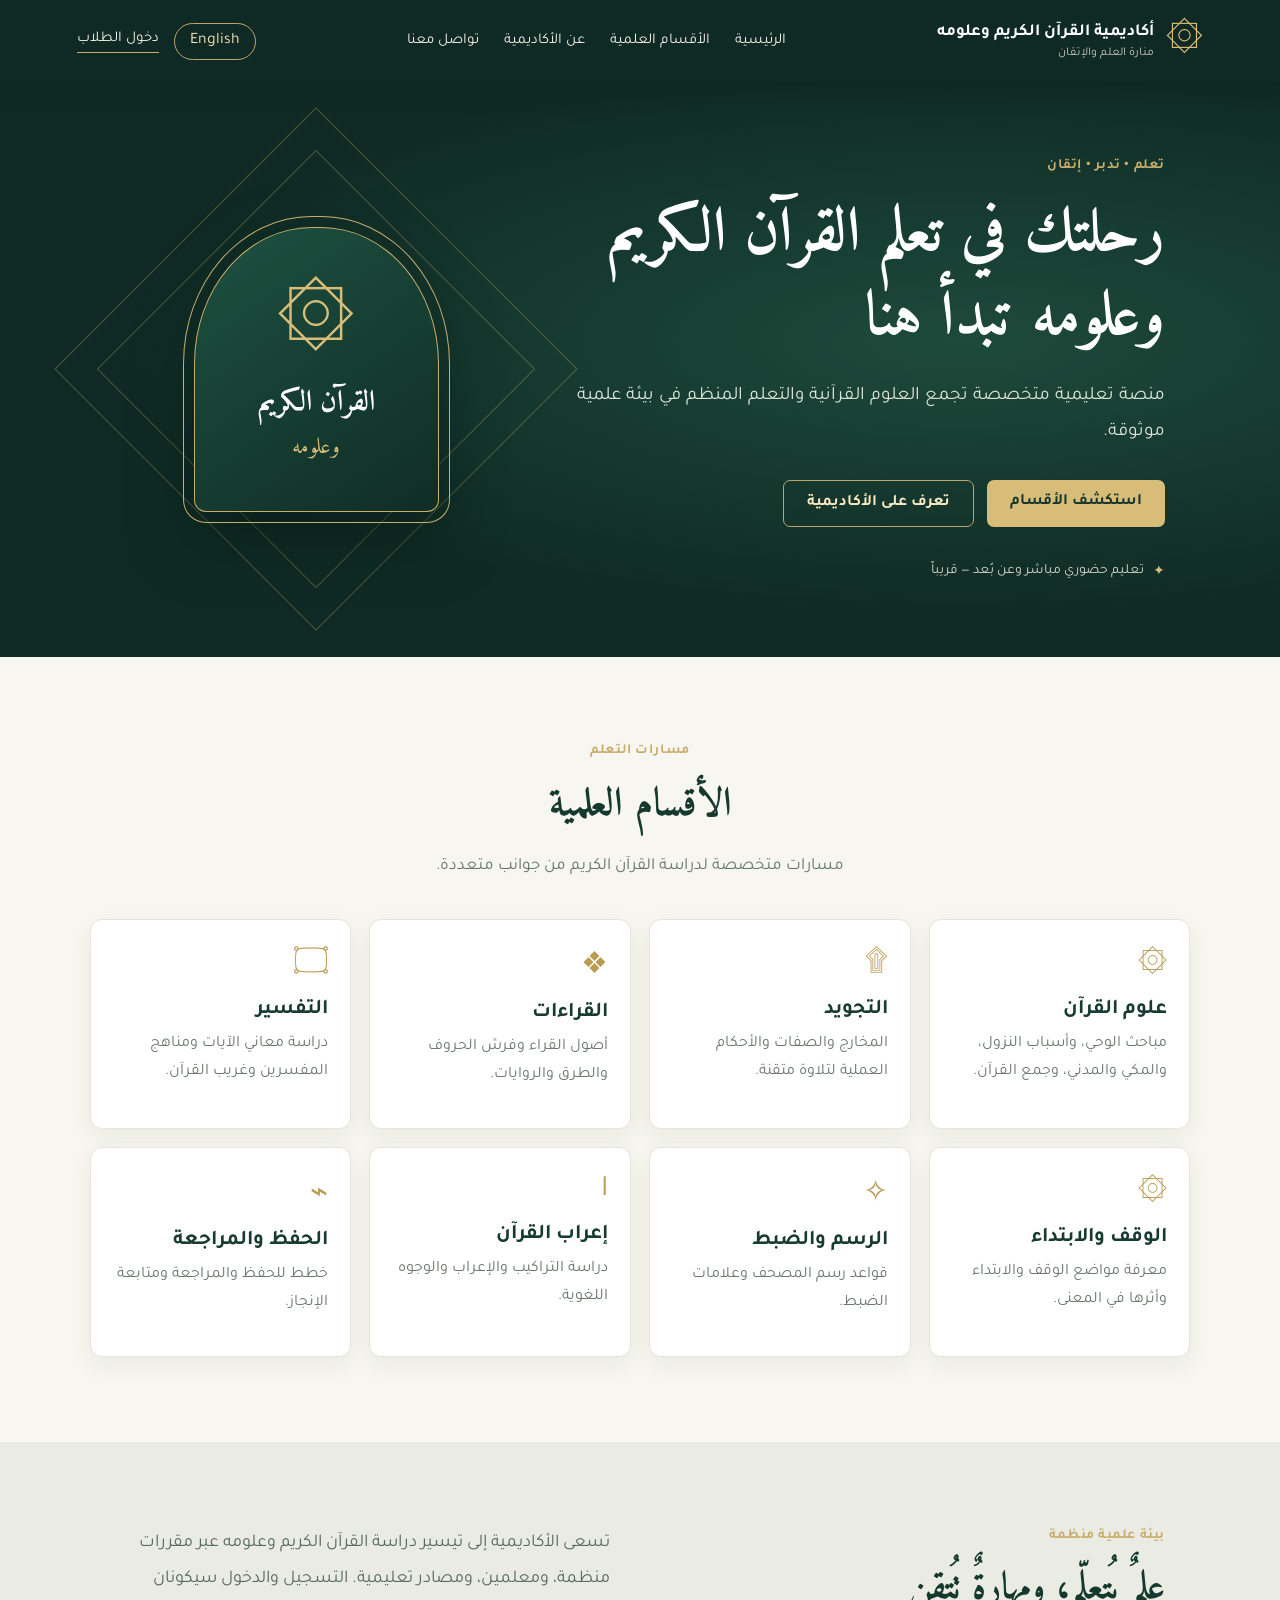
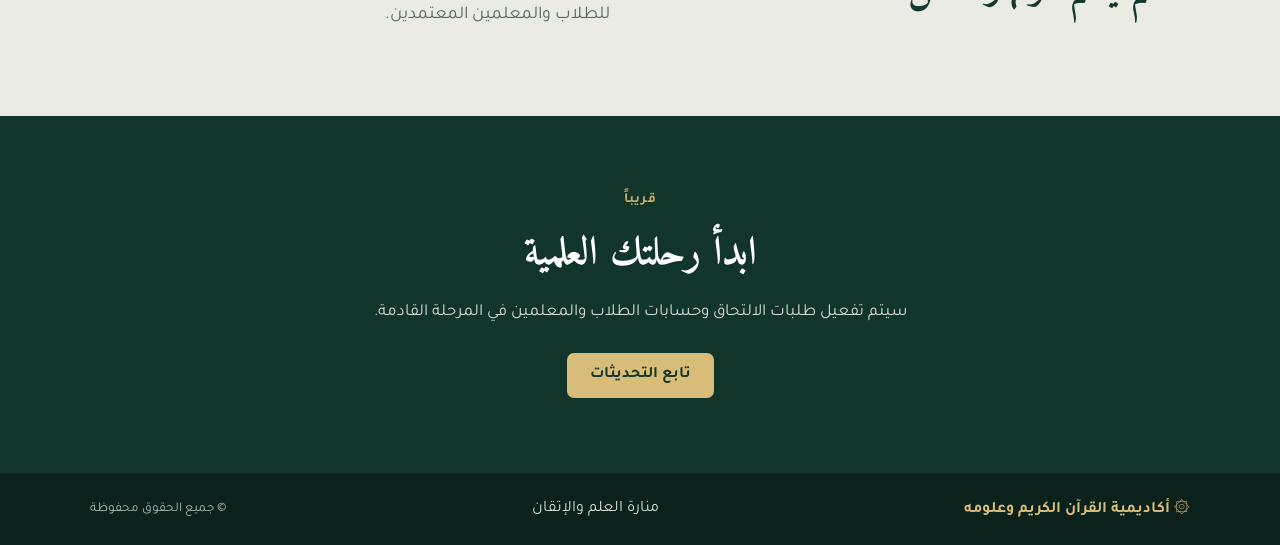
==== index.html @ cd159b84 "Add files via upload" ====
<!doctype html>
<html lang="ar" dir="rtl">
<head>
  <meta charset="utf-8">
  <meta name="viewport" content="width=device-width, initial-scale=1">
  <meta name="theme-color" content="#0f2a24">
  <meta name="description" content="أكاديمية القرآن الكريم وعلومه - منصة تعليمية متخصصة">
  <title>أكاديمية القرآن الكريم وعلومه</title>
  <link rel="stylesheet" href="/style.css">
  <link rel="preconnect" href="https://fonts.googleapis.com">
  <link rel="preconnect" href="https://fonts.gstatic.com" crossorigin>
  <link href="https://fonts.googleapis.com/css2?family=Amiri:wght@400;700&family=Tajawal:wght@400;500;700;800&display=swap" rel="stylesheet">
  <script src="/app.js" defer></script>
</head>
<body>
  <header class="site-header">
    <a class="brand" href="#" aria-label="الصفحة الرئيسية">
      <span class="brand-mark">۞</span>
      <span><strong data-ar="أكاديمية القرآن الكريم وعلومه" data-en="Quran Sciences Academy">أكاديمية القرآن الكريم وعلومه</strong><small data-ar="منارة العلم والإتقان" data-en="A home for learning and excellence">منارة العلم والإتقان</small></span>
    </a>
    <nav class="main-nav" aria-label="Main navigation">
      <a href="#home" data-ar="الرئيسية" data-en="Home">الرئيسية</a>
      <a href="#departments" data-ar="الأقسام العلمية" data-en="Departments">الأقسام العلمية</a>
      <a href="#about" data-ar="عن الأكاديمية" data-en="About">عن الأكاديمية</a>
      <a href="#contact" data-ar="تواصل معنا" data-en="Contact">تواصل معنا</a>
    </nav>
    <div class="header-actions">
      <button class="language-button" id="languageToggle" type="button" aria-label="Switch language">English</button>
      <a class="login-link" href="#login" data-ar="دخول الطلاب" data-en="Student login">دخول الطلاب</a>
    </div>
  </header>

  <main>
    <section class="hero" id="home">
      <div class="hero-content">
        <span class="eyebrow" data-ar="تعلم • تدبر • إتقان" data-en="Learn • Reflect • Excel">تعلم • تدبر • إتقان</span>
        <h1 data-ar="رحلتك في تعلم القرآن الكريم وعلومه تبدأ هنا" data-en="Your journey into the Quran and its sciences starts here">رحلتك في تعلم القرآن الكريم وعلومه تبدأ هنا</h1>
        <p data-ar="منصة تعليمية متخصصة تجمع العلوم القرآنية والتعلم المنظم في بيئة علمية موثوقة." data-en="A dedicated learning platform bringing Quranic sciences and structured study together in one trusted academic environment.">منصة تعليمية متخصصة تجمع العلوم القرآنية والتعلم المنظم في بيئة علمية موثوقة.</p>
        <div class="hero-actions">
          <a class="button button-gold" href="#departments" data-ar="استكشف الأقسام" data-en="Explore departments">استكشف الأقسام</a>
          <a class="button button-outline" href="#about" data-ar="تعرف على الأكاديمية" data-en="Discover the academy">تعرف على الأكاديمية</a>
        </div>
        <div class="hero-note"><span>✦</span><span data-ar="تعليم حضوري مباشر وعن بُعد — قريباً" data-en="Live and online learning — coming soon">تعليم حضوري مباشر وعن بُعد — قريباً</span></div>
      </div>
      <div class="hero-art" aria-hidden="true">
        <div class="ornament ornament-one"></div><div class="ornament ornament-two"></div>
        <div class="book-emblem"><span>۞</span><strong data-ar="القرآن الكريم" data-en="The Holy Quran">القرآن الكريم</strong><small data-ar="وعلومه" data-en="and its sciences">وعلومه</small></div>
      </div>
    </section>

    <section class="section" id="departments">
      <div class="section-heading">
        <span class="eyebrow" data-ar="مسارات التعلم" data-en="Learning paths">مسارات التعلم</span>
        <h2 data-ar="الأقسام العلمية" data-en="Academic departments">الأقسام العلمية</h2>
        <p data-ar="مسارات متخصصة لدراسة القرآن الكريم من جوانب متعددة." data-en="Specialized paths to study the Quran from a range of scholarly perspectives.">مسارات متخصصة لدراسة القرآن الكريم من جوانب متعددة.</p>
      </div>
      <div class="department-grid">
        <article class="department-card"><span class="card-icon">۞</span><h3 data-ar="علوم القرآن" data-en="Quranic Sciences">علوم القرآن</h3><p data-ar="مباحث الوحي، وأسباب النزول، والمكي والمدني، وجمع القرآن." data-en="Revelation, occasions of revelation, Meccan and Medinan chapters, and compilation.">مباحث الوحي، وأسباب النزول، والمكي والمدني، وجمع القرآن.</p></article>
        <article class="department-card"><span class="card-icon">۩</span><h3 data-ar="التجويد" data-en="Tajwid">التجويد</h3><p data-ar="المخارج والصفات والأحكام العملية لتلاوة متقنة." data-en="Articulation points, characteristics, and practical rules for accurate recitation.">المخارج والصفات والأحكام العملية لتلاوة متقنة.</p></article>
        <article class="department-card"><span class="card-icon">❖</span><h3 data-ar="القراءات" data-en="Qira'at">القراءات</h3><p data-ar="أصول القراء وفرش الحروف والطرق والروايات." data-en="Principles of the readers, verse variations, transmissions, and routes.">أصول القراء وفرش الحروف والطرق والروايات.</p></article>
        <article class="department-card"><span class="card-icon">۝</span><h3 data-ar="التفسير" data-en="Tafsir">التفسير</h3><p data-ar="دراسة معاني الآيات ومناهج المفسرين وغريب القرآن." data-en="The meanings of verses, methods of exegetes, and rare Quranic vocabulary.">دراسة معاني الآيات ومناهج المفسرين وغريب القرآن.</p></article>
        <article class="department-card"><span class="card-icon">۞</span><h3 data-ar="الوقف والابتداء" data-en="Waqf and Ibtida">الوقف والابتداء</h3><p data-ar="معرفة مواضع الوقف والابتداء وأثرها في المعنى." data-en="Where to pause and resume, and how this affects meaning.">معرفة مواضع الوقف والابتداء وأثرها في المعنى.</p></article>
        <article class="department-card"><span class="card-icon">✧</span><h3 data-ar="الرسم والضبط" data-en="Rasm and Dabt">الرسم والضبط</h3><p data-ar="قواعد رسم المصحف وعلامات الضبط." data-en="The orthography of the Mushaf and its notation system.">قواعد رسم المصحف وعلامات الضبط.</p></article>
        <article class="department-card"><span class="card-icon">ا</span><h3 data-ar="إعراب القرآن" data-en="Quranic Grammar">إعراب القرآن</h3><p data-ar="دراسة التراكيب والإعراب والوجوه اللغوية." data-en="Syntax, grammatical analysis, and linguistic interpretations.">دراسة التراكيب والإعراب والوجوه اللغوية.</p></article>
        <article class="department-card"><span class="card-icon">⌁</span><h3 data-ar="الحفظ والمراجعة" data-en="Memorization">الحفظ والمراجعة</h3><p data-ar="خطط للحفظ والمراجعة ومتابعة الإنجاز." data-en="Structured memorization plans, revision, and progress tracking.">خطط للحفظ والمراجعة ومتابعة الإنجاز.</p></article>
      </div>
    </section>

    <section class="about-section" id="about">
      <div><span class="eyebrow" data-ar="بيئة علمية منظمة" data-en="A structured learning environment">بيئة علمية منظمة</span><h2 data-ar="علمٌ يُتعلّم، ومهارةٌ تُتقن" data-en="Knowledge to learn. Skills to master.">علمٌ يُتعلّم، ومهارةٌ تُتقن</h2></div>
      <p data-ar="تسعى الأكاديمية إلى تيسير دراسة القرآن الكريم وعلومه عبر مقررات منظمة، ومعلمين، ومصادر تعليمية. التسجيل والدخول سيكونان للطلاب والمعلمين المعتمدين." data-en="The academy aims to make the study of the Quran and its sciences accessible through structured courses, teachers, and learning resources. Registration and access will be available to approved students and teachers.">تسعى الأكاديمية إلى تيسير دراسة القرآن الكريم وعلومه عبر مقررات منظمة، ومعلمين، ومصادر تعليمية. التسجيل والدخول سيكونان للطلاب والمعلمين المعتمدين.</p>
    </section>

    <section class="cta-section" id="login"><span class="eyebrow" data-ar="قريباً" data-en="Coming soon">قريباً</span><h2 data-ar="ابدأ رحلتك العلمية" data-en="Begin your learning journey">ابدأ رحلتك العلمية</h2><p data-ar="سيتم تفعيل طلبات الالتحاق وحسابات الطلاب والمعلمين في المرحلة القادمة." data-en="Applications and student and teacher accounts will be introduced in the next stage.">سيتم تفعيل طلبات الالتحاق وحسابات الطلاب والمعلمين في المرحلة القادمة.</p><a class="button button-gold" href="#contact" data-ar="تابع التحديثات" data-en="Follow updates">تابع التحديثات</a></section>
  </main>
  <footer id="contact"><span>۞ <strong data-ar="أكاديمية القرآن الكريم وعلومه" data-en="Quran Sciences Academy">أكاديمية القرآن الكريم وعلومه</strong></span><span data-ar="منارة العلم والإتقان" data-en="A home for learning and excellence">منارة العلم والإتقان</span><small>© <span id="year"></span> <span data-ar="جميع الحقوق محفوظة" data-en="All rights reserved">جميع الحقوق محفوظة</span></small></footer>
</body>
</html>
---- style.css ----
*{box-sizing:border-box}html{scroll-behavior:smooth}body{margin:0;background:#f7f6f0;color:#19362e;font-family:"Tajawal",Arial,sans-serif}.site-header{height:auto;min-height:82px;padding:15px 6%;display:flex;align-items:center;justify-content:space-between;gap:24px;background:#0f2a24;color:#fff;position:sticky;top:0;z-index:5;box-shadow:0 5px 25px #061a1530}.brand{display:flex;align-items:center;gap:12px;color:#fff;text-decoration:none}.brand-mark{font-size:38px;color:#d8bd78}.brand strong,.brand small{display:block}.brand strong{font-size:17px}.brand small{font-size:12px;color:#c9c8b9;margin-top:3px}.main-nav{display:flex;gap:25px}.main-nav a,.login-link{color:#f4f0e4;text-decoration:none;font-size:15px}.main-nav a:hover,.login-link:hover{color:#e0c77f}.header-actions{display:flex;align-items:center;gap:15px}.language-button{background:transparent;border:1px solid #bda66c;color:#f5e8c0;border-radius:22px;padding:8px 15px;font:inherit;cursor:pointer}.login-link{border-bottom:1px solid #c9ae6c;padding-bottom:4px}.hero{min-height:570px;padding:75px 9%;display:grid;grid-template-columns:1.2fr .8fr;align-items:center;gap:45px;background:radial-gradient(ellipse at 75% 45%,#1d4a3b 0,#0f2a24 62%);color:#fff;overflow:hidden}.hero-content{max-width:650px}.eyebrow{color:#c8ad6d;font-weight:700;letter-spacing:.04em;font-size:14px}.hero h1{font-family:"Amiri",serif;font-size:clamp(38px,5vw,62px);line-height:1.35;margin:17px 0;color:#fff}.hero p{font-size:19px;line-height:1.9;color:#d9e1d9;max-width:590px}.hero-actions{display:flex;gap:13px;flex-wrap:wrap;margin-top:28px}.button{display:inline-block;text-decoration:none;border-radius:7px;padding:13px 23px;font-weight:700}.button-gold{background:#d8bd78;color:#18362d}.button-outline{border:1px solid #bca56c;color:#f6e9c4}.hero-note{display:flex;align-items:center;gap:9px;color:#d6d7c9;margin-top:35px;font-size:14px}.hero-note span:first-child{color:#d8bd78}.hero-art{height:360px;display:grid;place-items:center;position:relative}.book-emblem{width:245px;height:285px;border:1px solid #c8ad6d;border-radius:48% 48% 12px 12px;display:flex;flex-direction:column;align-items:center;justify-content:center;outline:1px solid #c8ad6d;outline-offset:10px;background:linear-gradient(145deg,#1d5140,#102d26);box-shadow:0 25px 60px #06171180;z-index:1}.book-emblem span{font-size:80px;color:#d8bd78}.book-emblem strong{font:700 29px "Amiri",serif;color:#fff}.book-emblem small{font:22px "Amiri",serif;color:#d8bd78}.ornament{position:absolute;border:1px solid #c8ad6d55;transform:rotate(45deg)}.ornament-one{width:310px;height:310px}.ornament-two{width:370px;height:370px}.section{padding:85px 7%}.section-heading{text-align:center;margin-bottom:42px}.section-heading h2,.about-section h2,.cta-section h2{font:700 40px "Amiri",serif;margin:9px 0;color:#15392e}.section-heading p{color:#65766d;font-size:17px}.department-grid{display:grid;grid-template-columns:repeat(4,1fr);gap:18px}.department-card{background:#fff;border:1px solid #e9e4d6;border-radius:12px;padding:25px 22px;min-height:210px;box-shadow:0 8px 24px #183b3010;transition:transform .2s,border-color .2s}.department-card:hover{transform:translateY(-4px);border-color:#cbb477}.card-icon{font-size:30px;color:#b99b53}.department-card h3{font-size:21px;margin:13px 0 8px;color:#173b30}.department-card p{margin:0;color:#6b776f;line-height:1.8}.about-section{background:#eaece3;padding:65px 9%;display:grid;grid-template-columns:1fr 1fr;gap:60px;align-items:center}.about-section h2{font-size:38px}.about-section p{font-size:18px;line-height:2;color:#586b60}.cta-section{text-align:center;padding:75px 20px;background:#12352b;color:#fff}.cta-section h2{color:#fff}.cta-section p{color:#d3ddd5;font-size:17px;line-height:1.8;margin:0 auto 25px;max-width:650px}footer{background:#0b211c;color:#d9e0d9;padding:25px 7%;display:flex;justify-content:space-between;align-items:center;gap:15px;flex-wrap:wrap}footer>span:first-child{color:#d8bd78}footer small{color:#aebbb2}body[dir="ltr"] .hero-content,body[dir="ltr"] .about-section{text-align:left}body[dir="ltr"] .hero-note{justify-content:flex-start}@media(max-width:900px){.main-nav{gap:12px}.department-grid{grid-template-columns:repeat(2,1fr)}.hero{padding:60px 6%;grid-template-columns:1fr  .7fr}.hero-art{transform:scale(.8)}}@media(max-width:650px){.site-header{padding:12px 5%;flex-wrap:wrap}.brand{flex:1}.main-nav{order:3;width:100%;overflow:auto;justify-content:flex-start;padding:8px 0 3px;gap:20px}.main-nav a{white-space:nowrap;font-size:14px}.header-actions{gap:10px}.hero{display:block;padding:55px 7%;min-height:0}.hero h1{font-size:42px}.hero p{font-size:17px}.hero-art{height:270px;margin-top:35px;transform:scale(.8)}.section{padding:60px 5%}.department-grid{grid-template-columns:1fr}.department-card{min-height:0}.about-section{grid-template-columns:1fr;gap:10px;padding:50px 7%}.about-section h2,.section-heading h2,.cta-section h2{font-size:33px}footer{justify-content:center;text-align:center;flex-direction:column}}
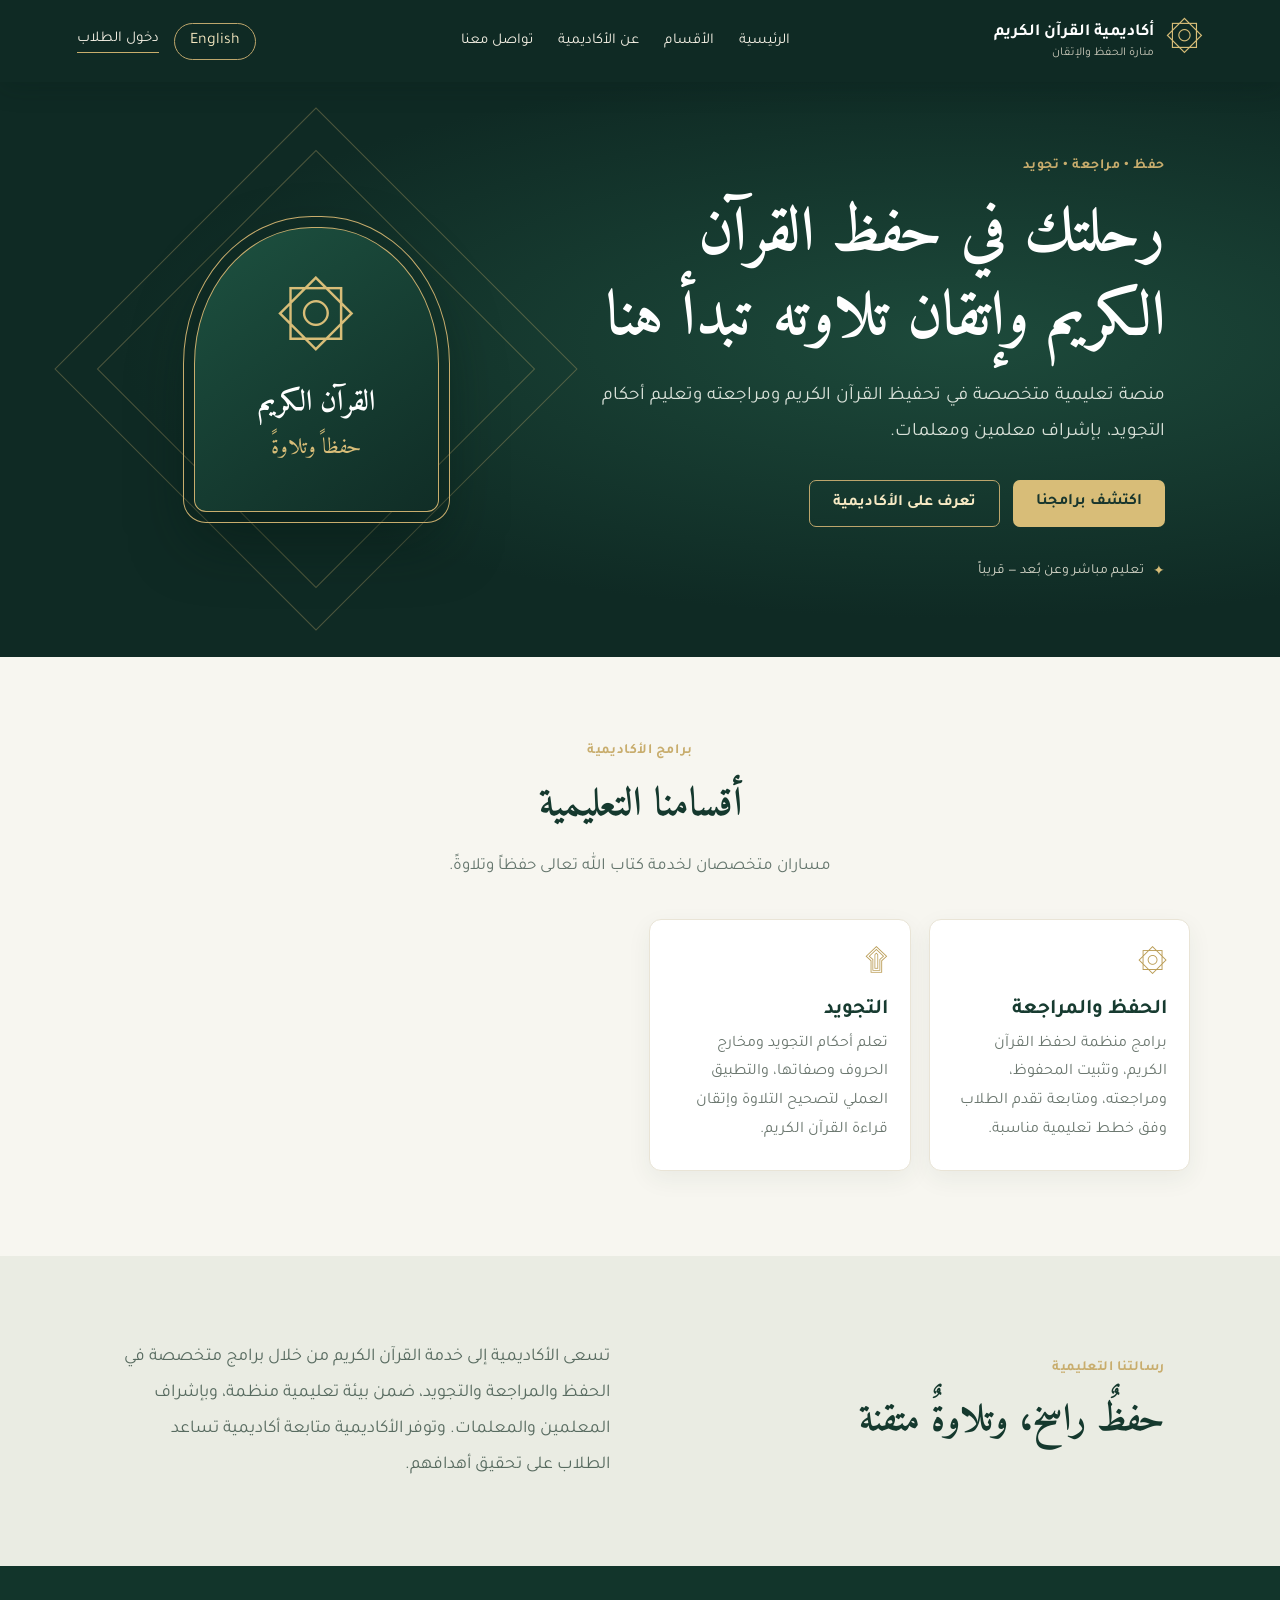
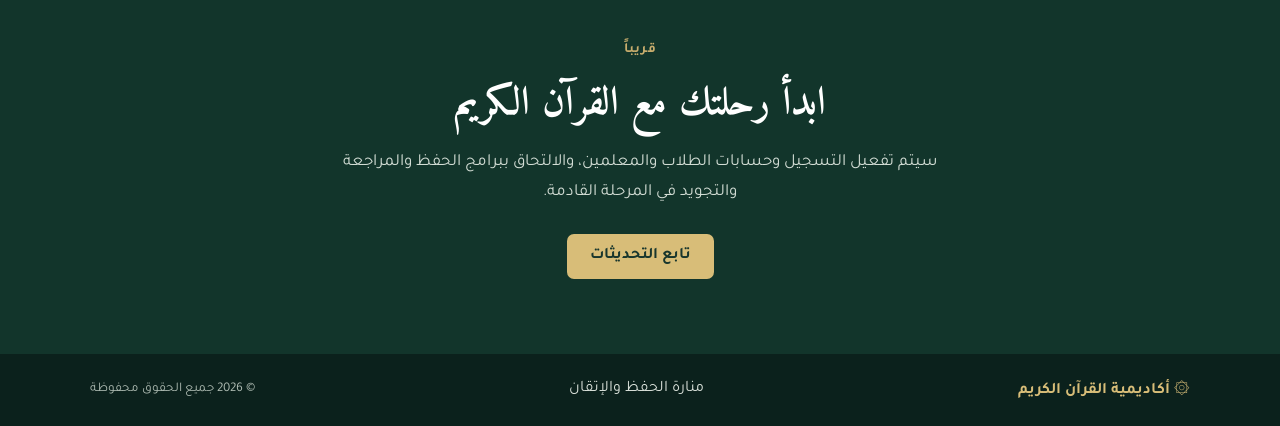
==== commit ad380d93: "index.html" ====
--- a/index.html
+++ b/index.html
@@ -1,29 +1,39 @@
+
 <!doctype html>
 <html lang="ar" dir="rtl">
 <head>
   <meta charset="utf-8">
   <meta name="viewport" content="width=device-width, initial-scale=1">
   <meta name="theme-color" content="#0f2a24">
-  <meta name="description" content="أكاديمية القرآن الكريم وعلومه - منصة تعليمية متخصصة">
-  <title>أكاديمية القرآن الكريم وعلومه</title>
+  <meta name="description" content="أكاديمية متخصصة في حفظ القرآن الكريم ومراجعته وتعليم التجويد">
+  <title>أكاديمية القرآن الكريم | الحفظ والتجويد</title>
+
   <link rel="stylesheet" href="/style.css">
   <link rel="preconnect" href="https://fonts.googleapis.com">
   <link rel="preconnect" href="https://fonts.gstatic.com" crossorigin>
   <link href="https://fonts.googleapis.com/css2?family=Amiri:wght@400;700&family=Tajawal:wght@400;500;700;800&display=swap" rel="stylesheet">
+
   <script src="/app.js" defer></script>
 </head>
+
 <body>
+
   <header class="site-header">
-    <a class="brand" href="#" aria-label="الصفحة الرئيسية">
+    <a class="brand" href="#home" aria-label="الصفحة الرئيسية">
       <span class="brand-mark">۞</span>
-      <span><strong data-ar="أكاديمية القرآن الكريم وعلومه" data-en="Quran Sciences Academy">أكاديمية القرآن الكريم وعلومه</strong><small data-ar="منارة العلم والإتقان" data-en="A home for learning and excellence">منارة العلم والإتقان</small></span>
+      <span>
+        <strong data-ar="أكاديمية القرآن الكريم" data-en="Quran Academy">أكاديمية القرآن الكريم</strong>
+        <small data-ar="منارة الحفظ والإتقان" data-en="A home for memorization and excellence">منارة الحفظ والإتقان</small>
+      </span>
     </a>
+
     <nav class="main-nav" aria-label="Main navigation">
       <a href="#home" data-ar="الرئيسية" data-en="Home">الرئيسية</a>
-      <a href="#departments" data-ar="الأقسام العلمية" data-en="Departments">الأقسام العلمية</a>
+      <a href="#departments" data-ar="الأقسام" data-en="Departments">الأقسام</a>
       <a href="#about" data-ar="عن الأكاديمية" data-en="About">عن الأكاديمية</a>
       <a href="#contact" data-ar="تواصل معنا" data-en="Contact">تواصل معنا</a>
     </nav>
+
     <div class="header-actions">
       <button class="language-button" id="languageToggle" type="button" aria-label="Switch language">English</button>
       <a class="login-link" href="#login" data-ar="دخول الطلاب" data-en="Student login">دخول الطلاب</a>
@@ -31,48 +41,178 @@
   </header>
 
   <main>
+
     <section class="hero" id="home">
       <div class="hero-content">
-        <span class="eyebrow" data-ar="تعلم • تدبر • إتقان" data-en="Learn • Reflect • Excel">تعلم • تدبر • إتقان</span>
-        <h1 data-ar="رحلتك في تعلم القرآن الكريم وعلومه تبدأ هنا" data-en="Your journey into the Quran and its sciences starts here">رحلتك في تعلم القرآن الكريم وعلومه تبدأ هنا</h1>
-        <p data-ar="منصة تعليمية متخصصة تجمع العلوم القرآنية والتعلم المنظم في بيئة علمية موثوقة." data-en="A dedicated learning platform bringing Quranic sciences and structured study together in one trusted academic environment.">منصة تعليمية متخصصة تجمع العلوم القرآنية والتعلم المنظم في بيئة علمية موثوقة.</p>
+
+        <span class="eyebrow" data-ar="حفظ • مراجعة • تجويد" data-en="Memorize • Revise • Recite">
+          حفظ • مراجعة • تجويد
+        </span>
+
+        <h1
+          data-ar="رحلتك في حفظ القرآن الكريم وإتقان تلاوته تبدأ هنا"
+          data-en="Your journey to memorizing the Holy Quran and mastering its recitation starts here">
+          رحلتك في حفظ القرآن الكريم وإتقان تلاوته تبدأ هنا
+        </h1>
+
+        <p
+          data-ar="منصة تعليمية متخصصة في تحفيظ القرآن الكريم ومراجعته وتعليم أحكام التجويد، بإشراف معلمين ومعلمات."
+          data-en="A dedicated educational platform for Quran memorization, revision and Tajweed, guided by qualified teachers.">
+          منصة تعليمية متخصصة في تحفيظ القرآن الكريم ومراجعته وتعليم أحكام التجويد، بإشراف معلمين ومعلمات.
+        </p>
+
         <div class="hero-actions">
-          <a class="button button-gold" href="#departments" data-ar="استكشف الأقسام" data-en="Explore departments">استكشف الأقسام</a>
-          <a class="button button-outline" href="#about" data-ar="تعرف على الأكاديمية" data-en="Discover the academy">تعرف على الأكاديمية</a>
+          <a class="button button-gold" href="#departments" data-ar="اكتشف برامجنا" data-en="Explore our programs">
+            اكتشف برامجنا
+          </a>
+
+          <a class="button button-outline" href="#about" data-ar="تعرف على الأكاديمية" data-en="Discover the academy">
+            تعرف على الأكاديمية
+          </a>
         </div>
-        <div class="hero-note"><span>✦</span><span data-ar="تعليم حضوري مباشر وعن بُعد — قريباً" data-en="Live and online learning — coming soon">تعليم حضوري مباشر وعن بُعد — قريباً</span></div>
-      </div>
+
+        <div class="hero-note">
+          <span>✦</span>
+          <span data-ar="تعليم مباشر وعن بُعد — قريباً" data-en="Live and online learning — coming soon">
+            تعليم مباشر وعن بُعد — قريباً
+          </span>
+        </div>
+
+      </div>
+
       <div class="hero-art" aria-hidden="true">
-        <div class="ornament ornament-one"></div><div class="ornament ornament-two"></div>
-        <div class="book-emblem"><span>۞</span><strong data-ar="القرآن الكريم" data-en="The Holy Quran">القرآن الكريم</strong><small data-ar="وعلومه" data-en="and its sciences">وعلومه</small></div>
-      </div>
-    </section>
+        <div class="ornament ornament-one"></div>
+        <div class="ornament ornament-two"></div>
+
+        <div class="book-emblem">
+          <span>۞</span>
+          <strong data-ar="القرآن الكريم" data-en="The Holy Quran">القرآن الكريم</strong>
+          <small data-ar="حفظاً وتلاوةً" data-en="Memorization and recitation">حفظاً وتلاوةً</small>
+        </div>
+      </div>
+    </section>
+
 
     <section class="section" id="departments">
+
       <div class="section-heading">
-        <span class="eyebrow" data-ar="مسارات التعلم" data-en="Learning paths">مسارات التعلم</span>
-        <h2 data-ar="الأقسام العلمية" data-en="Academic departments">الأقسام العلمية</h2>
-        <p data-ar="مسارات متخصصة لدراسة القرآن الكريم من جوانب متعددة." data-en="Specialized paths to study the Quran from a range of scholarly perspectives.">مسارات متخصصة لدراسة القرآن الكريم من جوانب متعددة.</p>
-      </div>
+        <span class="eyebrow" data-ar="برامج الأكاديمية" data-en="Academy programs">
+          برامج الأكاديمية
+        </span>
+
+        <h2 data-ar="أقسامنا التعليمية" data-en="Our learning departments">
+          أقسامنا التعليمية
+        </h2>
+
+        <p
+          data-ar="مساران متخصصان لخدمة كتاب الله تعالى حفظاً وتلاوةً."
+          data-en="Two dedicated programs serving the Book of Allah through memorization and accurate recitation.">
+          مساران متخصصان لخدمة كتاب الله تعالى حفظاً وتلاوةً.
+        </p>
+      </div>
+
       <div class="department-grid">
-        <article class="department-card"><span class="card-icon">۞</span><h3 data-ar="علوم القرآن" data-en="Quranic Sciences">علوم القرآن</h3><p data-ar="مباحث الوحي، وأسباب النزول، والمكي والمدني، وجمع القرآن." data-en="Revelation, occasions of revelation, Meccan and Medinan chapters, and compilation.">مباحث الوحي، وأسباب النزول، والمكي والمدني، وجمع القرآن.</p></article>
-        <article class="department-card"><span class="card-icon">۩</span><h3 data-ar="التجويد" data-en="Tajwid">التجويد</h3><p data-ar="المخارج والصفات والأحكام العملية لتلاوة متقنة." data-en="Articulation points, characteristics, and practical rules for accurate recitation.">المخارج والصفات والأحكام العملية لتلاوة متقنة.</p></article>
-        <article class="department-card"><span class="card-icon">❖</span><h3 data-ar="القراءات" data-en="Qira'at">القراءات</h3><p data-ar="أصول القراء وفرش الحروف والطرق والروايات." data-en="Principles of the readers, verse variations, transmissions, and routes.">أصول القراء وفرش الحروف والطرق والروايات.</p></article>
-        <article class="department-card"><span class="card-icon">۝</span><h3 data-ar="التفسير" data-en="Tafsir">التفسير</h3><p data-ar="دراسة معاني الآيات ومناهج المفسرين وغريب القرآن." data-en="The meanings of verses, methods of exegetes, and rare Quranic vocabulary.">دراسة معاني الآيات ومناهج المفسرين وغريب القرآن.</p></article>
-        <article class="department-card"><span class="card-icon">۞</span><h3 data-ar="الوقف والابتداء" data-en="Waqf and Ibtida">الوقف والابتداء</h3><p data-ar="معرفة مواضع الوقف والابتداء وأثرها في المعنى." data-en="Where to pause and resume, and how this affects meaning.">معرفة مواضع الوقف والابتداء وأثرها في المعنى.</p></article>
-        <article class="department-card"><span class="card-icon">✧</span><h3 data-ar="الرسم والضبط" data-en="Rasm and Dabt">الرسم والضبط</h3><p data-ar="قواعد رسم المصحف وعلامات الضبط." data-en="The orthography of the Mushaf and its notation system.">قواعد رسم المصحف وعلامات الضبط.</p></article>
-        <article class="department-card"><span class="card-icon">ا</span><h3 data-ar="إعراب القرآن" data-en="Quranic Grammar">إعراب القرآن</h3><p data-ar="دراسة التراكيب والإعراب والوجوه اللغوية." data-en="Syntax, grammatical analysis, and linguistic interpretations.">دراسة التراكيب والإعراب والوجوه اللغوية.</p></article>
-        <article class="department-card"><span class="card-icon">⌁</span><h3 data-ar="الحفظ والمراجعة" data-en="Memorization">الحفظ والمراجعة</h3><p data-ar="خطط للحفظ والمراجعة ومتابعة الإنجاز." data-en="Structured memorization plans, revision, and progress tracking.">خطط للحفظ والمراجعة ومتابعة الإنجاز.</p></article>
-      </div>
-    </section>
+
+        <article class="department-card">
+          <span class="card-icon">۞</span>
+
+          <h3 data-ar="الحفظ والمراجعة" data-en="Memorization and Revision">
+            الحفظ والمراجعة
+          </h3>
+
+          <p
+            data-ar="برامج منظمة لحفظ القرآن الكريم، وتثبيت المحفوظ، ومراجعته، ومتابعة تقدم الطلاب وفق خطط تعليمية مناسبة."
+            data-en="Structured programs for Quran memorization, strengthening what has been learned, regular revision and tracking student progress.">
+            برامج منظمة لحفظ القرآن الكريم، وتثبيت المحفوظ، ومراجعته، ومتابعة تقدم الطلاب وفق خطط تعليمية مناسبة.
+          </p>
+        </article>
+
+
+        <article class="department-card">
+          <span class="card-icon">۩</span>
+
+          <h3 data-ar="التجويد" data-en="Tajweed">
+            التجويد
+          </h3>
+
+          <p
+            data-ar="تعلم أحكام التجويد ومخارج الحروف وصفاتها، والتطبيق العملي لتصحيح التلاوة وإتقان قراءة القرآن الكريم."
+            data-en="Learn Tajweed rules, articulation points and letter characteristics, with practical recitation lessons to improve Quran reading.">
+            تعلم أحكام التجويد ومخارج الحروف وصفاتها، والتطبيق العملي لتصحيح التلاوة وإتقان قراءة القرآن الكريم.
+          </p>
+        </article>
+
+      </div>
+    </section>
+
 
     <section class="about-section" id="about">
-      <div><span class="eyebrow" data-ar="بيئة علمية منظمة" data-en="A structured learning environment">بيئة علمية منظمة</span><h2 data-ar="علمٌ يُتعلّم، ومهارةٌ تُتقن" data-en="Knowledge to learn. Skills to master.">علمٌ يُتعلّم، ومهارةٌ تُتقن</h2></div>
-      <p data-ar="تسعى الأكاديمية إلى تيسير دراسة القرآن الكريم وعلومه عبر مقررات منظمة، ومعلمين، ومصادر تعليمية. التسجيل والدخول سيكونان للطلاب والمعلمين المعتمدين." data-en="The academy aims to make the study of the Quran and its sciences accessible through structured courses, teachers, and learning resources. Registration and access will be available to approved students and teachers.">تسعى الأكاديمية إلى تيسير دراسة القرآن الكريم وعلومه عبر مقررات منظمة، ومعلمين، ومصادر تعليمية. التسجيل والدخول سيكونان للطلاب والمعلمين المعتمدين.</p>
-    </section>
-
-    <section class="cta-section" id="login"><span class="eyebrow" data-ar="قريباً" data-en="Coming soon">قريباً</span><h2 data-ar="ابدأ رحلتك العلمية" data-en="Begin your learning journey">ابدأ رحلتك العلمية</h2><p data-ar="سيتم تفعيل طلبات الالتحاق وحسابات الطلاب والمعلمين في المرحلة القادمة." data-en="Applications and student and teacher accounts will be introduced in the next stage.">سيتم تفعيل طلبات الالتحاق وحسابات الطلاب والمعلمين في المرحلة القادمة.</p><a class="button button-gold" href="#contact" data-ar="تابع التحديثات" data-en="Follow updates">تابع التحديثات</a></section>
+
+      <div>
+        <span class="eyebrow" data-ar="رسالتنا التعليمية" data-en="Our educational mission">
+          رسالتنا التعليمية
+        </span>
+
+        <h2
+          data-ar="حفظٌ راسخ، وتلاوةٌ متقنة"
+          data-en="Strong memorization. Excellent recitation.">
+          حفظٌ راسخ، وتلاوةٌ متقنة
+        </h2>
+      </div>
+
+      <p
+        data-ar="تسعى الأكاديمية إلى خدمة القرآن الكريم من خلال برامج متخصصة في الحفظ والمراجعة والتجويد، ضمن بيئة تعليمية منظمة، وبإشراف المعلمين والمعلمات. وتوفر الأكاديمية متابعة أكاديمية تساعد الطلاب على تحقيق أهدافهم."
+        data-en="The academy aims to serve the Holy Quran through specialized memorization, revision and Tajweed programs in a structured learning environment guided by teachers. Academic support helps students achieve their learning goals.">
+        تسعى الأكاديمية إلى خدمة القرآن الكريم من خلال برامج متخصصة في الحفظ والمراجعة والتجويد، ضمن بيئة تعليمية منظمة، وبإشراف المعلمين والمعلمات. وتوفر الأكاديمية متابعة أكاديمية تساعد الطلاب على تحقيق أهدافهم.
+      </p>
+
+    </section>
+
+
+    <section class="cta-section" id="login">
+
+      <span class="eyebrow" data-ar="قريباً" data-en="Coming soon">قريباً</span>
+
+      <h2 data-ar="ابدأ رحلتك مع القرآن الكريم" data-en="Begin your Quran learning journey">
+        ابدأ رحلتك مع القرآن الكريم
+      </h2>
+
+      <p
+        data-ar="سيتم تفعيل التسجيل وحسابات الطلاب والمعلمين، والالتحاق ببرامج الحفظ والمراجعة والتجويد في المرحلة القادمة."
+        data-en="Student and teacher accounts, registration and enrolment in memorization, revision and Tajweed programs will be introduced in the next stage.">
+        سيتم تفعيل التسجيل وحسابات الطلاب والمعلمين، والالتحاق ببرامج الحفظ والمراجعة والتجويد في المرحلة القادمة.
+      </p>
+
+      <a class="button button-gold" href="#contact" data-ar="تابع التحديثات" data-en="Follow updates">
+        تابع التحديثات
+      </a>
+
+    </section>
+
   </main>
-  <footer id="contact"><span>۞ <strong data-ar="أكاديمية القرآن الكريم وعلومه" data-en="Quran Sciences Academy">أكاديمية القرآن الكريم وعلومه</strong></span><span data-ar="منارة العلم والإتقان" data-en="A home for learning and excellence">منارة العلم والإتقان</span><small>© <span id="year"></span> <span data-ar="جميع الحقوق محفوظة" data-en="All rights reserved">جميع الحقوق محفوظة</span></small></footer>
+
+
+  <footer id="contact">
+
+    <span>
+      ۞
+      <strong data-ar="أكاديمية القرآن الكريم" data-en="Quran Academy">
+        أكاديمية القرآن الكريم
+      </strong>
+    </span>
+
+    <span data-ar="منارة الحفظ والإتقان" data-en="A home for memorization and excellence">
+      منارة الحفظ والإتقان
+    </span>
+
+    <small>
+      © <span id="year"></span>
+      <span data-ar="جميع الحقوق محفوظة" data-en="All rights reserved">
+        جميع الحقوق محفوظة
+      </span>
+    </small>
+
+  </footer>
+
 </body>
-</html>+</html>
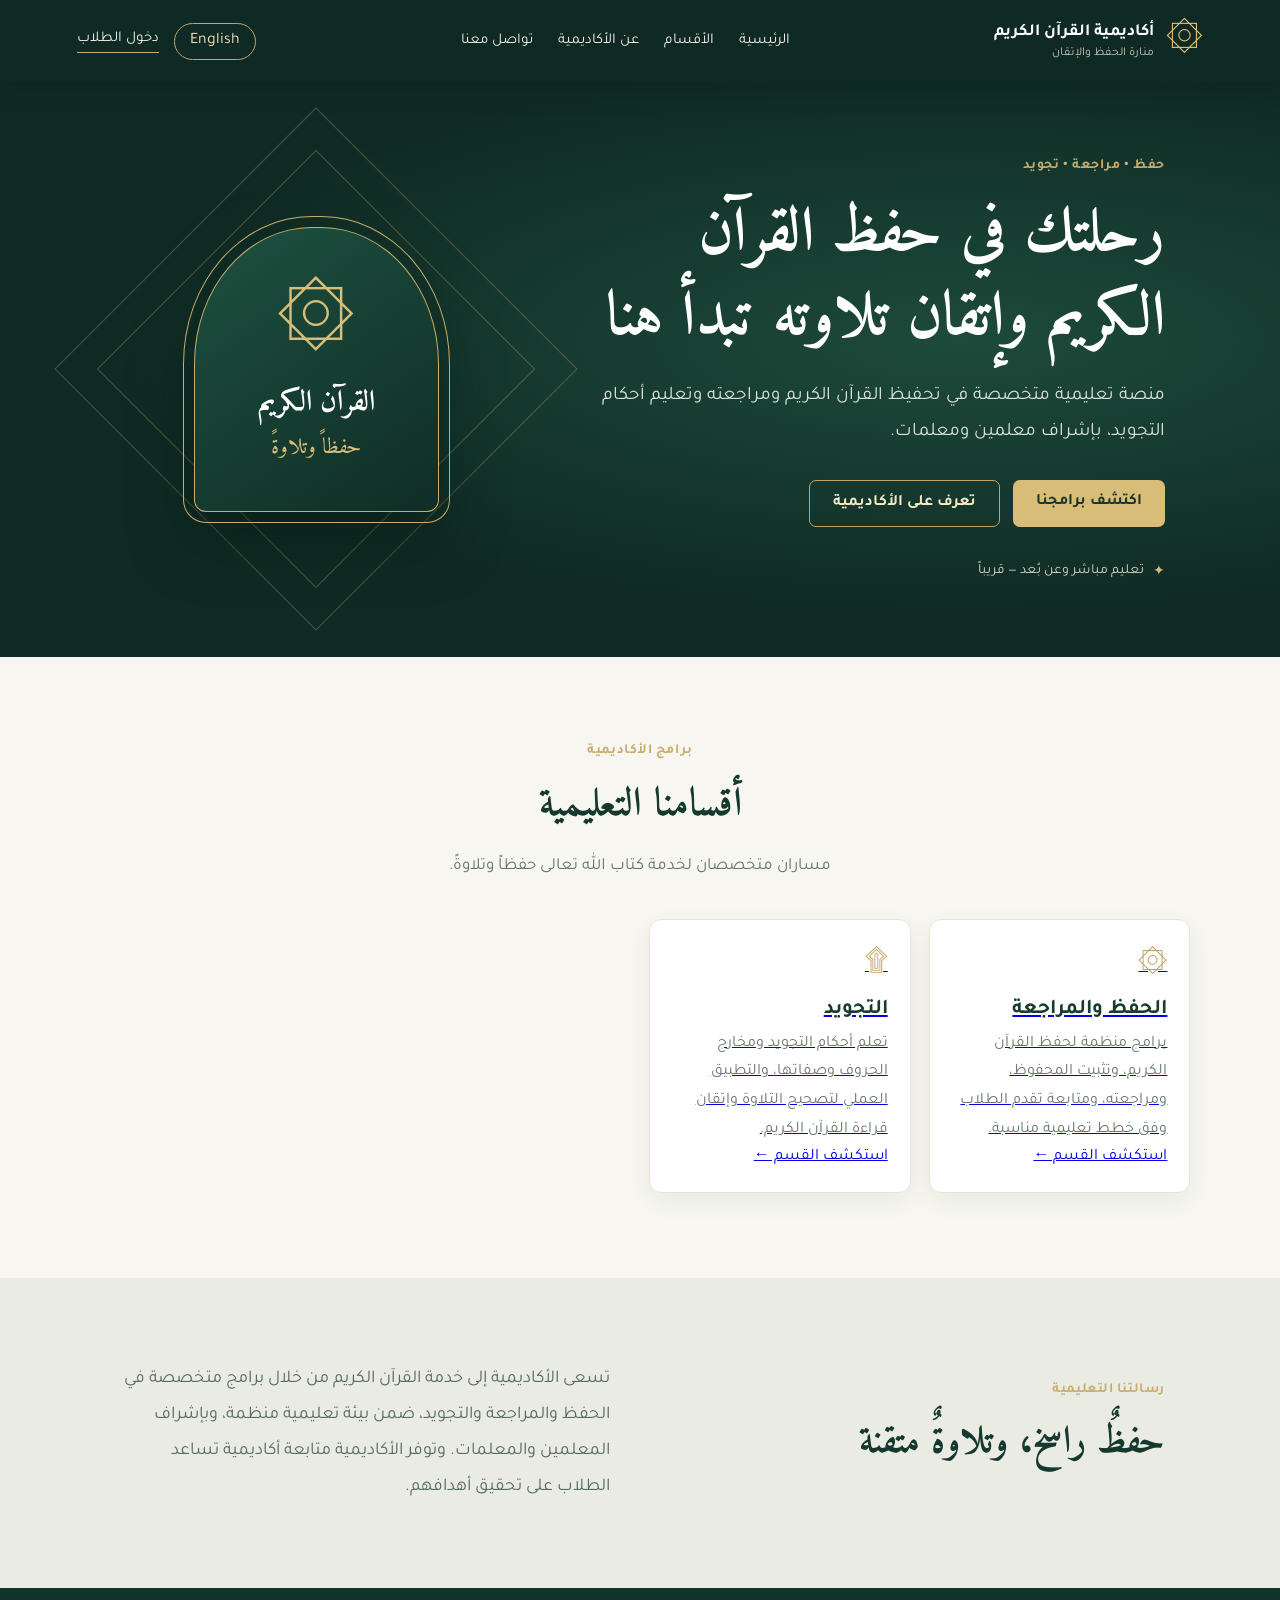
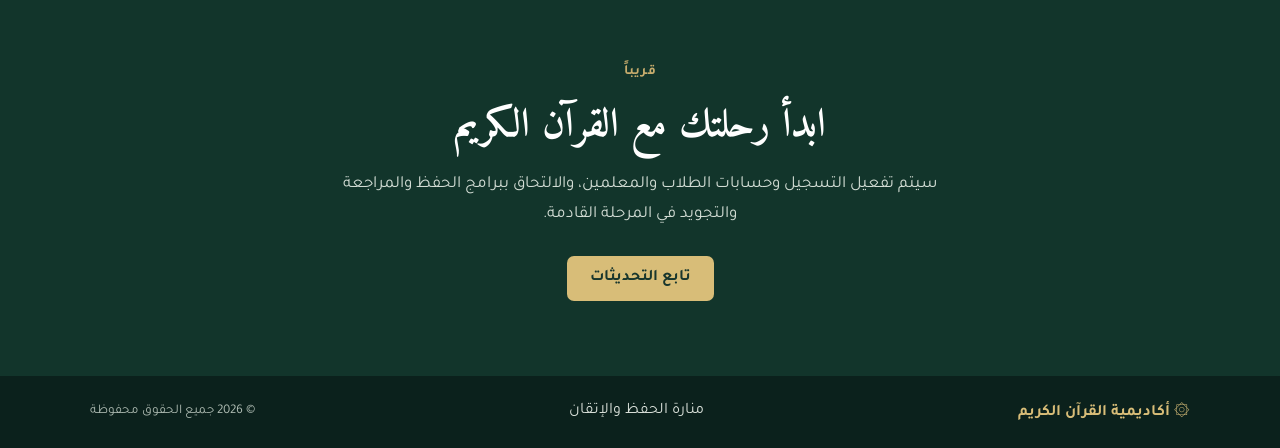
==== commit 41e7396c: "index.html" ====
--- a/index.html
+++ b/index.html
@@ -15,204 +15,132 @@
 
   <script src="/app.js" defer></script>
 </head>
-
 <body>
 
-  <header class="site-header">
-    <a class="brand" href="#home" aria-label="الصفحة الرئيسية">
-      <span class="brand-mark">۞</span>
-      <span>
-        <strong data-ar="أكاديمية القرآن الكريم" data-en="Quran Academy">أكاديمية القرآن الكريم</strong>
-        <small data-ar="منارة الحفظ والإتقان" data-en="A home for memorization and excellence">منارة الحفظ والإتقان</small>
-      </span>
-    </a>
+<header class="site-header">
+  <a class="brand" href="/index.html">
+    <span class="brand-mark">۞</span>
+    <span>
+      <strong data-ar="أكاديمية القرآن الكريم" data-en="Quran Academy">أكاديمية القرآن الكريم</strong>
+      <small data-ar="منارة الحفظ والإتقان" data-en="A home for memorization and excellence">منارة الحفظ والإتقان</small>
+    </span>
+  </a>
 
-    <nav class="main-nav" aria-label="Main navigation">
-      <a href="#home" data-ar="الرئيسية" data-en="Home">الرئيسية</a>
-      <a href="#departments" data-ar="الأقسام" data-en="Departments">الأقسام</a>
-      <a href="#about" data-ar="عن الأكاديمية" data-en="About">عن الأكاديمية</a>
-      <a href="#contact" data-ar="تواصل معنا" data-en="Contact">تواصل معنا</a>
-    </nav>
+  <nav class="main-nav" aria-label="Main navigation">
+    <a href="#home" data-ar="الرئيسية" data-en="Home">الرئيسية</a>
+    <a href="#departments" data-ar="الأقسام" data-en="Departments">الأقسام</a>
+    <a href="#about" data-ar="عن الأكاديمية" data-en="About">عن الأكاديمية</a>
+    <a href="#contact" data-ar="تواصل معنا" data-en="Contact">تواصل معنا</a>
+  </nav>
 
-    <div class="header-actions">
-      <button class="language-button" id="languageToggle" type="button" aria-label="Switch language">English</button>
-      <a class="login-link" href="#login" data-ar="دخول الطلاب" data-en="Student login">دخول الطلاب</a>
-    </div>
-  </header>
+  <div class="header-actions">
+    <button class="language-button" id="languageToggle" type="button">English</button>
+    <a class="login-link" href="#login" data-ar="دخول الطلاب" data-en="Student login">دخول الطلاب</a>
+  </div>
+</header>
 
-  <main>
+<main>
 
-    <section class="hero" id="home">
-      <div class="hero-content">
+  <section class="hero" id="home">
+    <div class="hero-content">
+      <span class="eyebrow" data-ar="حفظ • مراجعة • تجويد" data-en="Memorize • Revise • Recite">حفظ • مراجعة • تجويد</span>
 
-        <span class="eyebrow" data-ar="حفظ • مراجعة • تجويد" data-en="Memorize • Revise • Recite">
-          حفظ • مراجعة • تجويد
-        </span>
+      <h1 data-ar="رحلتك في حفظ القرآن الكريم وإتقان تلاوته تبدأ هنا"
+          data-en="Your journey to memorizing the Holy Quran and mastering its recitation starts here">
+        رحلتك في حفظ القرآن الكريم وإتقان تلاوته تبدأ هنا
+      </h1>
 
-        <h1
-          data-ar="رحلتك في حفظ القرآن الكريم وإتقان تلاوته تبدأ هنا"
-          data-en="Your journey to memorizing the Holy Quran and mastering its recitation starts here">
-          رحلتك في حفظ القرآن الكريم وإتقان تلاوته تبدأ هنا
-        </h1>
+      <p data-ar="منصة تعليمية متخصصة في تحفيظ القرآن الكريم ومراجعته وتعليم أحكام التجويد، بإشراف معلمين ومعلمات."
+         data-en="A dedicated educational platform for Quran memorization, revision and Tajweed, guided by qualified teachers.">
+        منصة تعليمية متخصصة في تحفيظ القرآن الكريم ومراجعته وتعليم أحكام التجويد، بإشراف معلمين ومعلمات.
+      </p>
 
-        <p
-          data-ar="منصة تعليمية متخصصة في تحفيظ القرآن الكريم ومراجعته وتعليم أحكام التجويد، بإشراف معلمين ومعلمات."
-          data-en="A dedicated educational platform for Quran memorization, revision and Tajweed, guided by qualified teachers.">
-          منصة تعليمية متخصصة في تحفيظ القرآن الكريم ومراجعته وتعليم أحكام التجويد، بإشراف معلمين ومعلمات.
-        </p>
-
-        <div class="hero-actions">
-          <a class="button button-gold" href="#departments" data-ar="اكتشف برامجنا" data-en="Explore our programs">
-            اكتشف برامجنا
-          </a>
-
-          <a class="button button-outline" href="#about" data-ar="تعرف على الأكاديمية" data-en="Discover the academy">
-            تعرف على الأكاديمية
-          </a>
-        </div>
-
-        <div class="hero-note">
-          <span>✦</span>
-          <span data-ar="تعليم مباشر وعن بُعد — قريباً" data-en="Live and online learning — coming soon">
-            تعليم مباشر وعن بُعد — قريباً
-          </span>
-        </div>
-
+      <div class="hero-actions">
+        <a class="button button-gold" href="#departments" data-ar="اكتشف برامجنا" data-en="Explore our programs">اكتشف برامجنا</a>
+        <a class="button button-outline" href="#about" data-ar="تعرف على الأكاديمية" data-en="Discover the academy">تعرف على الأكاديمية</a>
       </div>
 
-      <div class="hero-art" aria-hidden="true">
-        <div class="ornament ornament-one"></div>
-        <div class="ornament ornament-two"></div>
+      <div class="hero-note">
+        <span>✦</span>
+        <span data-ar="تعليم مباشر وعن بُعد — قريباً" data-en="Live and online learning — coming soon">تعليم مباشر وعن بُعد — قريباً</span>
+      </div>
+    </div>
 
-        <div class="book-emblem">
-          <span>۞</span>
-          <strong data-ar="القرآن الكريم" data-en="The Holy Quran">القرآن الكريم</strong>
-          <small data-ar="حفظاً وتلاوةً" data-en="Memorization and recitation">حفظاً وتلاوةً</small>
-        </div>
+    <div class="hero-art" aria-hidden="true">
+      <div class="ornament ornament-one"></div>
+      <div class="ornament ornament-two"></div>
+      <div class="book-emblem">
+        <span>۞</span>
+        <strong data-ar="القرآن الكريم" data-en="The Holy Quran">القرآن الكريم</strong>
+        <small data-ar="حفظاً وتلاوةً" data-en="Memorization and recitation">حفظاً وتلاوةً</small>
       </div>
-    </section>
+    </div>
+  </section>
 
+  <section class="section" id="departments">
+    <div class="section-heading">
+      <span class="eyebrow" data-ar="برامج الأكاديمية" data-en="Academy programs">برامج الأكاديمية</span>
+      <h2 data-ar="أقسامنا التعليمية" data-en="Our learning departments">أقسامنا التعليمية</h2>
+      <p data-ar="مساران متخصصان لخدمة كتاب الله تعالى حفظاً وتلاوةً."
+         data-en="Two dedicated programs serving the Book of Allah through memorization and accurate recitation.">
+        مساران متخصصان لخدمة كتاب الله تعالى حفظاً وتلاوةً.
+      </p>
+    </div>
 
-    <section class="section" id="departments">
+    <div class="department-grid">
 
-      <div class="section-heading">
-        <span class="eyebrow" data-ar="برامج الأكاديمية" data-en="Academy programs">
-          برامج الأكاديمية
-        </span>
-
-        <h2 data-ar="أقسامنا التعليمية" data-en="Our learning departments">
-          أقسامنا التعليمية
-        </h2>
-
-        <p
-          data-ar="مساران متخصصان لخدمة كتاب الله تعالى حفظاً وتلاوةً."
-          data-en="Two dedicated programs serving the Book of Allah through memorization and accurate recitation.">
-          مساران متخصصان لخدمة كتاب الله تعالى حفظاً وتلاوةً.
+      <a class="department-card department-link" href="/memorization.html">
+        <span class="card-icon">۞</span>
+        <h3 data-ar="الحفظ والمراجعة" data-en="Memorization and Revision">الحفظ والمراجعة</h3>
+        <p data-ar="برامج منظمة لحفظ القرآن الكريم، وتثبيت المحفوظ، ومراجعته، ومتابعة تقدم الطلاب وفق خطط تعليمية مناسبة."
+           data-en="Structured programs for Quran memorization, strengthening what has been learned, regular revision and tracking student progress.">
+          برامج منظمة لحفظ القرآن الكريم، وتثبيت المحفوظ، ومراجعته، ومتابعة تقدم الطلاب وفق خطط تعليمية مناسبة.
         </p>
-      </div>
-
-      <div class="department-grid">
-
-        <article class="department-card">
-          <span class="card-icon">۞</span>
-
-          <h3 data-ar="الحفظ والمراجعة" data-en="Memorization and Revision">
-            الحفظ والمراجعة
-          </h3>
-
-          <p
-            data-ar="برامج منظمة لحفظ القرآن الكريم، وتثبيت المحفوظ، ومراجعته، ومتابعة تقدم الطلاب وفق خطط تعليمية مناسبة."
-            data-en="Structured programs for Quran memorization, strengthening what has been learned, regular revision and tracking student progress.">
-            برامج منظمة لحفظ القرآن الكريم، وتثبيت المحفوظ، ومراجعته، ومتابعة تقدم الطلاب وفق خطط تعليمية مناسبة.
-          </p>
-        </article>
-
-
-        <article class="department-card">
-          <span class="card-icon">۩</span>
-
-          <h3 data-ar="التجويد" data-en="Tajweed">
-            التجويد
-          </h3>
-
-          <p
-            data-ar="تعلم أحكام التجويد ومخارج الحروف وصفاتها، والتطبيق العملي لتصحيح التلاوة وإتقان قراءة القرآن الكريم."
-            data-en="Learn Tajweed rules, articulation points and letter characteristics, with practical recitation lessons to improve Quran reading.">
-            تعلم أحكام التجويد ومخارج الحروف وصفاتها، والتطبيق العملي لتصحيح التلاوة وإتقان قراءة القرآن الكريم.
-          </p>
-        </article>
-
-      </div>
-    </section>
-
-
-    <section class="about-section" id="about">
-
-      <div>
-        <span class="eyebrow" data-ar="رسالتنا التعليمية" data-en="Our educational mission">
-          رسالتنا التعليمية
-        </span>
-
-        <h2
-          data-ar="حفظٌ راسخ، وتلاوةٌ متقنة"
-          data-en="Strong memorization. Excellent recitation.">
-          حفظٌ راسخ، وتلاوةٌ متقنة
-        </h2>
-      </div>
-
-      <p
-        data-ar="تسعى الأكاديمية إلى خدمة القرآن الكريم من خلال برامج متخصصة في الحفظ والمراجعة والتجويد، ضمن بيئة تعليمية منظمة، وبإشراف المعلمين والمعلمات. وتوفر الأكاديمية متابعة أكاديمية تساعد الطلاب على تحقيق أهدافهم."
-        data-en="The academy aims to serve the Holy Quran through specialized memorization, revision and Tajweed programs in a structured learning environment guided by teachers. Academic support helps students achieve their learning goals.">
-        تسعى الأكاديمية إلى خدمة القرآن الكريم من خلال برامج متخصصة في الحفظ والمراجعة والتجويد، ضمن بيئة تعليمية منظمة، وبإشراف المعلمين والمعلمات. وتوفر الأكاديمية متابعة أكاديمية تساعد الطلاب على تحقيق أهدافهم.
-      </p>
-
-    </section>
-
-
-    <section class="cta-section" id="login">
-
-      <span class="eyebrow" data-ar="قريباً" data-en="Coming soon">قريباً</span>
-
-      <h2 data-ar="ابدأ رحلتك مع القرآن الكريم" data-en="Begin your Quran learning journey">
-        ابدأ رحلتك مع القرآن الكريم
-      </h2>
-
-      <p
-        data-ar="سيتم تفعيل التسجيل وحسابات الطلاب والمعلمين، والالتحاق ببرامج الحفظ والمراجعة والتجويد في المرحلة القادمة."
-        data-en="Student and teacher accounts, registration and enrolment in memorization, revision and Tajweed programs will be introduced in the next stage.">
-        سيتم تفعيل التسجيل وحسابات الطلاب والمعلمين، والالتحاق ببرامج الحفظ والمراجعة والتجويد في المرحلة القادمة.
-      </p>
-
-      <a class="button button-gold" href="#contact" data-ar="تابع التحديثات" data-en="Follow updates">
-        تابع التحديثات
+        <span class="department-action" data-ar="استكشف القسم ←" data-en="Explore department →">استكشف القسم ←</span>
       </a>
 
-    </section>
+      <a class="department-card department-link" href="/tajweed.html">
+        <span class="card-icon">۩</span>
+        <h3 data-ar="التجويد" data-en="Tajweed">التجويد</h3>
+        <p data-ar="تعلم أحكام التجويد ومخارج الحروف وصفاتها، والتطبيق العملي لتصحيح التلاوة وإتقان قراءة القرآن الكريم."
+           data-en="Learn Tajweed rules, articulation points and letter characteristics, with practical recitation lessons to improve Quran reading.">
+          تعلم أحكام التجويد ومخارج الحروف وصفاتها، والتطبيق العملي لتصحيح التلاوة وإتقان قراءة القرآن الكريم.
+        </p>
+        <span class="department-action" data-ar="استكشف القسم ←" data-en="Explore department →">استكشف القسم ←</span>
+      </a>
 
-  </main>
+    </div>
+  </section>
 
+  <section class="about-section" id="about">
+    <div>
+      <span class="eyebrow" data-ar="رسالتنا التعليمية" data-en="Our educational mission">رسالتنا التعليمية</span>
+      <h2 data-ar="حفظٌ راسخ، وتلاوةٌ متقنة" data-en="Strong memorization. Excellent recitation.">حفظٌ راسخ، وتلاوةٌ متقنة</h2>
+    </div>
 
-  <footer id="contact">
+    <p data-ar="تسعى الأكاديمية إلى خدمة القرآن الكريم من خلال برامج متخصصة في الحفظ والمراجعة والتجويد، ضمن بيئة تعليمية منظمة، وبإشراف المعلمين والمعلمات. وتوفر الأكاديمية متابعة أكاديمية تساعد الطلاب على تحقيق أهدافهم."
+       data-en="The academy aims to serve the Holy Quran through specialized memorization, revision and Tajweed programs in a structured learning environment guided by teachers. Academic support helps students achieve their learning goals.">
+      تسعى الأكاديمية إلى خدمة القرآن الكريم من خلال برامج متخصصة في الحفظ والمراجعة والتجويد، ضمن بيئة تعليمية منظمة، وبإشراف المعلمين والمعلمات. وتوفر الأكاديمية متابعة أكاديمية تساعد الطلاب على تحقيق أهدافهم.
+    </p>
+  </section>
 
-    <span>
-      ۞
-      <strong data-ar="أكاديمية القرآن الكريم" data-en="Quran Academy">
-        أكاديمية القرآن الكريم
-      </strong>
-    </span>
+  <section class="cta-section" id="login">
+    <span class="eyebrow" data-ar="قريباً" data-en="Coming soon">قريباً</span>
+    <h2 data-ar="ابدأ رحلتك مع القرآن الكريم" data-en="Begin your Quran learning journey">ابدأ رحلتك مع القرآن الكريم</h2>
+    <p data-ar="سيتم تفعيل التسجيل وحسابات الطلاب والمعلمين، والالتحاق ببرامج الحفظ والمراجعة والتجويد في المرحلة القادمة."
+       data-en="Student and teacher accounts, registration and enrolment in memorization, revision and Tajweed programs will be introduced in the next stage.">
+      سيتم تفعيل التسجيل وحسابات الطلاب والمعلمين، والالتحاق ببرامج الحفظ والمراجعة والتجويد في المرحلة القادمة.
+    </p>
+    <a class="button button-gold" href="#contact" data-ar="تابع التحديثات" data-en="Follow updates">تابع التحديثات</a>
+  </section>
 
-    <span data-ar="منارة الحفظ والإتقان" data-en="A home for memorization and excellence">
-      منارة الحفظ والإتقان
-    </span>
+</main>
 
-    <small>
-      © <span id="year"></span>
-      <span data-ar="جميع الحقوق محفوظة" data-en="All rights reserved">
-        جميع الحقوق محفوظة
-      </span>
-    </small>
-
-  </footer>
+<footer id="contact">
+  <span>۞ <strong data-ar="أكاديمية القرآن الكريم" data-en="Quran Academy">أكاديمية القرآن الكريم</strong></span>
+  <span data-ar="منارة الحفظ والإتقان" data-en="A home for memorization and excellence">منارة الحفظ والإتقان</span>
+  <small>© <span id="year"></span> <span data-ar="جميع الحقوق محفوظة" data-en="All rights reserved">جميع الحقوق محفوظة</span></small>
+</footer>
 
 </body>
 </html>
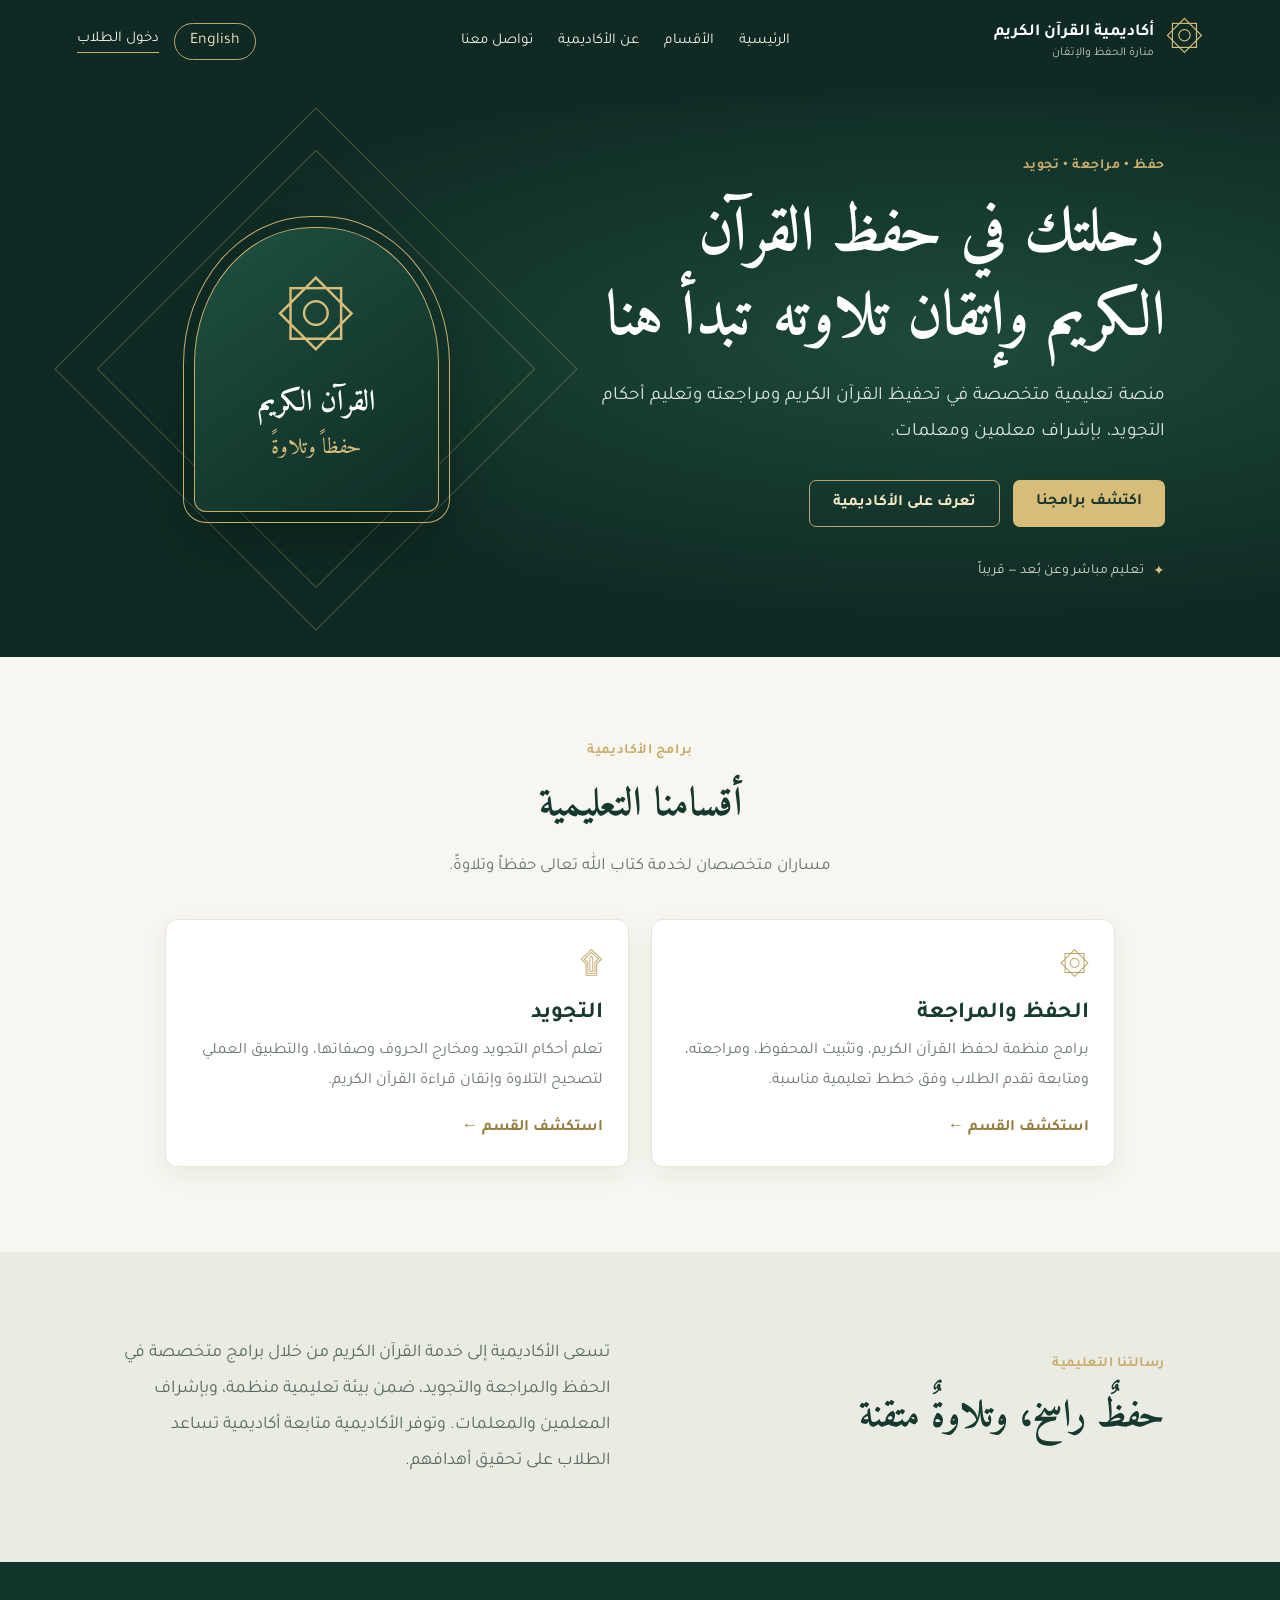
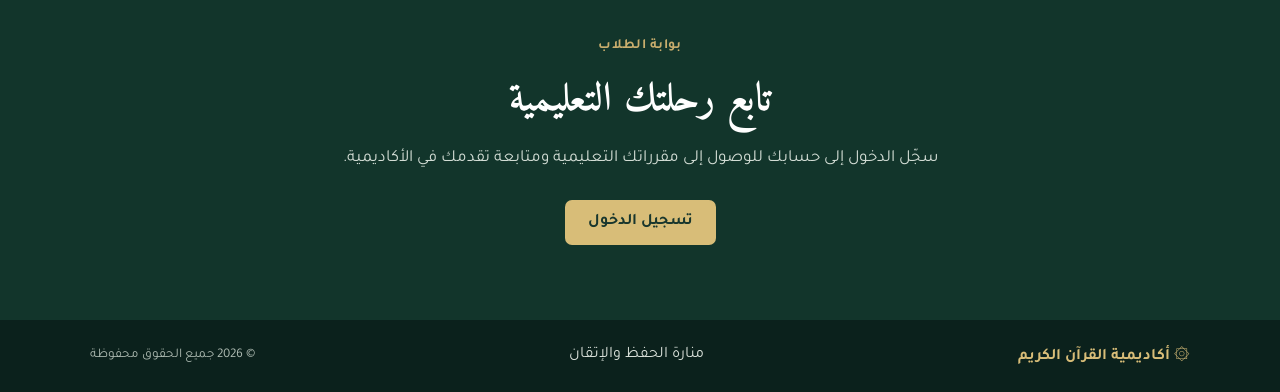
==== commit 883317b9: "index.html" ====
--- a/index.html
+++ b/index.html
@@ -1,4 +1,3 @@
-
 <!doctype html>
 <html lang="ar" dir="rtl">
 <head>
@@ -35,7 +34,7 @@
 
   <div class="header-actions">
     <button class="language-button" id="languageToggle" type="button">English</button>
-    <a class="login-link" href="#login" data-ar="دخول الطلاب" data-en="Student login">دخول الطلاب</a>
+    <a class="login-link" href="/login.html" data-ar="دخول الطلاب" data-en="Student Login">دخول الطلاب</a>
   </div>
 </header>
 
@@ -125,13 +124,13 @@
   </section>
 
   <section class="cta-section" id="login">
-    <span class="eyebrow" data-ar="قريباً" data-en="Coming soon">قريباً</span>
-    <h2 data-ar="ابدأ رحلتك مع القرآن الكريم" data-en="Begin your Quran learning journey">ابدأ رحلتك مع القرآن الكريم</h2>
-    <p data-ar="سيتم تفعيل التسجيل وحسابات الطلاب والمعلمين، والالتحاق ببرامج الحفظ والمراجعة والتجويد في المرحلة القادمة."
-       data-en="Student and teacher accounts, registration and enrolment in memorization, revision and Tajweed programs will be introduced in the next stage.">
-      سيتم تفعيل التسجيل وحسابات الطلاب والمعلمين، والالتحاق ببرامج الحفظ والمراجعة والتجويد في المرحلة القادمة.
+    <span class="eyebrow" data-ar="بوابة الطلاب" data-en="Student portal">بوابة الطلاب</span>
+    <h2 data-ar="تابع رحلتك التعليمية" data-en="Continue your learning journey">تابع رحلتك التعليمية</h2>
+    <p data-ar="سجّل الدخول إلى حسابك للوصول إلى مقرراتك التعليمية ومتابعة تقدمك في الأكاديمية."
+       data-en="Sign in to your account to access your courses and follow your learning progress at the academy.">
+      سجّل الدخول إلى حسابك للوصول إلى مقرراتك التعليمية ومتابعة تقدمك في الأكاديمية.
     </p>
-    <a class="button button-gold" href="#contact" data-ar="تابع التحديثات" data-en="Follow updates">تابع التحديثات</a>
+    <a class="button button-gold" href="/login.html" data-ar="تسجيل الدخول" data-en="Sign in">تسجيل الدخول</a>
   </section>
 
 </main>
@@ -143,4 +142,4 @@
 </footer>
 
 </body>
-</html>
+  </html>
--- a/style.css
+++ b/style.css
@@ -1 +1,198 @@
-*{box-sizing:border-box}html{scroll-behavior:smooth}body{margin:0;background:#f7f6f0;color:#19362e;font-family:"Tajawal",Arial,sans-serif}.site-header{height:auto;min-height:82px;padding:15px 6%;display:flex;align-items:center;justify-content:space-between;gap:24px;background:#0f2a24;color:#fff;position:sticky;top:0;z-index:5;box-shadow:0 5px 25px #061a1530}.brand{display:flex;align-items:center;gap:12px;color:#fff;text-decoration:none}.brand-mark{font-size:38px;color:#d8bd78}.brand strong,.brand small{display:block}.brand strong{font-size:17px}.brand small{font-size:12px;color:#c9c8b9;margin-top:3px}.main-nav{display:flex;gap:25px}.main-nav a,.login-link{color:#f4f0e4;text-decoration:none;font-size:15px}.main-nav a:hover,.login-link:hover{color:#e0c77f}.header-actions{display:flex;align-items:center;gap:15px}.language-button{background:transparent;border:1px solid #bda66c;color:#f5e8c0;border-radius:22px;padding:8px 15px;font:inherit;cursor:pointer}.login-link{border-bottom:1px solid #c9ae6c;padding-bottom:4px}.hero{min-height:570px;padding:75px 9%;display:grid;grid-template-columns:1.2fr .8fr;align-items:center;gap:45px;background:radial-gradient(ellipse at 75% 45%,#1d4a3b 0,#0f2a24 62%);color:#fff;overflow:hidden}.hero-content{max-width:650px}.eyebrow{color:#c8ad6d;font-weight:700;letter-spacing:.04em;font-size:14px}.hero h1{font-family:"Amiri",serif;font-size:clamp(38px,5vw,62px);line-height:1.35;margin:17px 0;color:#fff}.hero p{font-size:19px;line-height:1.9;color:#d9e1d9;max-width:590px}.hero-actions{display:flex;gap:13px;flex-wrap:wrap;margin-top:28px}.button{display:inline-block;text-decoration:none;border-radius:7px;padding:13px 23px;font-weight:700}.button-gold{background:#d8bd78;color:#18362d}.button-outline{border:1px solid #bca56c;color:#f6e9c4}.hero-note{display:flex;align-items:center;gap:9px;color:#d6d7c9;margin-top:35px;font-size:14px}.hero-note span:first-child{color:#d8bd78}.hero-art{height:360px;display:grid;place-items:center;position:relative}.book-emblem{width:245px;height:285px;border:1px solid #c8ad6d;border-radius:48% 48% 12px 12px;display:flex;flex-direction:column;align-items:center;justify-content:center;outline:1px solid #c8ad6d;outline-offset:10px;background:linear-gradient(145deg,#1d5140,#102d26);box-shadow:0 25px 60px #06171180;z-index:1}.book-emblem span{font-size:80px;color:#d8bd78}.book-emblem strong{font:700 29px "Amiri",serif;color:#fff}.book-emblem small{font:22px "Amiri",serif;color:#d8bd78}.ornament{position:absolute;border:1px solid #c8ad6d55;transform:rotate(45deg)}.ornament-one{width:310px;height:310px}.ornament-two{width:370px;height:370px}.section{padding:85px 7%}.section-heading{text-align:center;margin-bottom:42px}.section-heading h2,.about-section h2,.cta-section h2{font:700 40px "Amiri",serif;margin:9px 0;color:#15392e}.section-heading p{color:#65766d;font-size:17px}.department-grid{display:grid;grid-template-columns:repeat(4,1fr);gap:18px}.department-card{background:#fff;border:1px solid #e9e4d6;border-radius:12px;padding:25px 22px;min-height:210px;box-shadow:0 8px 24px #183b3010;transition:transform .2s,border-color .2s}.department-card:hover{transform:translateY(-4px);border-color:#cbb477}.card-icon{font-size:30px;color:#b99b53}.department-card h3{font-size:21px;margin:13px 0 8px;color:#173b30}.department-card p{margin:0;color:#6b776f;line-height:1.8}.about-section{background:#eaece3;padding:65px 9%;display:grid;grid-template-columns:1fr 1fr;gap:60px;align-items:center}.about-section h2{font-size:38px}.about-section p{font-size:18px;line-height:2;color:#586b60}.cta-section{text-align:center;padding:75px 20px;background:#12352b;color:#fff}.cta-section h2{color:#fff}.cta-section p{color:#d3ddd5;font-size:17px;line-height:1.8;margin:0 auto 25px;max-width:650px}footer{background:#0b211c;color:#d9e0d9;padding:25px 7%;display:flex;justify-content:space-between;align-items:center;gap:15px;flex-wrap:wrap}footer>span:first-child{color:#d8bd78}footer small{color:#aebbb2}body[dir="ltr"] .hero-content,body[dir="ltr"] .about-section{text-align:left}body[dir="ltr"] .hero-note{justify-content:flex-start}@media(max-width:900px){.main-nav{gap:12px}.department-grid{grid-template-columns:repeat(2,1fr)}.hero{padding:60px 6%;grid-template-columns:1fr  .7fr}.hero-art{transform:scale(.8)}}@media(max-width:650px){.site-header{padding:12px 5%;flex-wrap:wrap}.brand{flex:1}.main-nav{order:3;width:100%;overflow:auto;justify-content:flex-start;padding:8px 0 3px;gap:20px}.main-nav a{white-space:nowrap;font-size:14px}.header-actions{gap:10px}.hero{display:block;padding:55px 7%;min-height:0}.hero h1{font-size:42px}.hero p{font-size:17px}.hero-art{height:270px;margin-top:35px;transform:scale(.8)}.section{padding:60px 5%}.department-grid{grid-template-columns:1fr}.department-card{min-height:0}.about-section{grid-template-columns:1fr;gap:10px;padding:50px 7%}.about-section h2,.section-heading h2,.cta-section h2{font-size:33px}footer{justify-content:center;text-align:center;flex-direction:column}}+
+*{box-sizing:border-box}
+html{scroll-behavior:smooth}
+body{margin:0;background:#f7f6f0;color:#19362e;font-family:"Tajawal",Arial,sans-serif}
+
+.site-header{
+  height:auto;min-height:82px;padding:15px 6%;
+  display:flex;align-items:center;justify-content:space-between;
+  gap:24px;background:#0f2a24;color:#fff;
+  position:sticky;top:0;z-index:5;
+  box-shadow:0 5px 25px #061a1530
+}
+.brand{display:flex;align-items:center;gap:12px;color:#fff;text-decoration:none}
+.brand-mark{font-size:38px;color:#d8bd78}
+.brand strong,.brand small{display:block}
+.brand strong{font-size:17px}
+.brand small{font-size:12px;color:#c9c8b9;margin-top:3px}
+.main-nav{display:flex;gap:25px}
+.main-nav a,.login-link{color:#f4f0e4;text-decoration:none;font-size:15px}
+.main-nav a:hover,.login-link:hover{color:#e0c77f}
+.header-actions{display:flex;align-items:center;gap:15px}
+.language-button{
+  background:transparent;border:1px solid #bda66c;
+  color:#f5e8c0;border-radius:22px;padding:8px 15px;
+  font:inherit;cursor:pointer
+}
+.login-link{border-bottom:1px solid #c9ae6c;padding-bottom:4px}
+
+.hero{
+  min-height:570px;padding:75px 9%;
+  display:grid;grid-template-columns:1.2fr .8fr;
+  align-items:center;gap:45px;
+  background:radial-gradient(ellipse at 75% 45%,#1d4a3b 0,#0f2a24 62%);
+  color:#fff;overflow:hidden
+}
+.hero-content{max-width:650px}
+.eyebrow{color:#c8ad6d;font-weight:700;letter-spacing:.04em;font-size:14px}
+.hero h1{
+  font-family:"Amiri",serif;font-size:clamp(38px,5vw,62px);
+  line-height:1.35;margin:17px 0;color:#fff
+}
+.hero p{font-size:19px;line-height:1.9;color:#d9e1d9;max-width:590px}
+.hero-actions{display:flex;gap:13px;flex-wrap:wrap;margin-top:28px}
+.button{display:inline-block;text-decoration:none;border-radius:7px;padding:13px 23px;font-weight:700}
+.button-gold{background:#d8bd78;color:#18362d}
+.button-outline{border:1px solid #bca56c;color:#f6e9c4}
+.hero-note{display:flex;align-items:center;gap:9px;color:#d6d7c9;margin-top:35px;font-size:14px}
+.hero-note span:first-child{color:#d8bd78}
+
+.hero-art{height:360px;display:grid;place-items:center;position:relative}
+.book-emblem{
+  width:245px;height:285px;border:1px solid #c8ad6d;
+  border-radius:48% 48% 12px 12px;
+  display:flex;flex-direction:column;align-items:center;
+  justify-content:center;outline:1px solid #c8ad6d;
+  outline-offset:10px;background:linear-gradient(145deg,#1d5140,#102d26);
+  box-shadow:0 25px 60px #06171180;z-index:1
+}
+.book-emblem span{font-size:80px;color:#d8bd78}
+.book-emblem strong{font:700 29px "Amiri",serif;color:#fff}
+.book-emblem small{font:22px "Amiri",serif;color:#d8bd78}
+.ornament{position:absolute;border:1px solid #c8ad6d55;transform:rotate(45deg)}
+.ornament-one{width:310px;height:310px}
+.ornament-two{width:370px;height:370px}
+
+.section{padding:85px 7%}
+.section-heading{text-align:center;margin-bottom:42px}
+.section-heading h2,.about-section h2,.cta-section h2{
+  font:700 40px "Amiri",serif;margin:9px 0;color:#15392e
+}
+.section-heading p{color:#65766d;font-size:17px}
+
+.department-grid{
+  display:grid;
+  grid-template-columns:repeat(2,minmax(0,1fr));
+  gap:22px;
+  max-width:950px;
+  margin:auto
+}
+.department-card{
+  display:block;
+  background:#fff;border:1px solid #e9e4d6;
+  border-radius:12px;padding:28px 25px;
+  min-height:230px;
+  box-shadow:0 8px 24px #183b3010;
+  transition:transform .2s,border-color .2s,box-shadow .2s;
+  color:inherit;text-decoration:none
+}
+.department-card:hover{
+  transform:translateY(-5px);
+  border-color:#cbb477;
+  box-shadow:0 14px 30px #183b3018
+}
+.department-card:focus-visible{
+  outline:3px solid #c8ad6d;
+  outline-offset:4px
+}
+.card-icon{font-size:30px;color:#b99b53}
+.department-card h3{font-size:23px;margin:13px 0 8px;color:#173b30}
+.department-card p{margin:0;color:#6b776f;line-height:1.9}
+.department-action{
+  display:inline-block;margin-top:20px;
+  color:#967b3d;font-weight:700
+}
+
+.about-section{
+  background:#eaece3;padding:65px 9%;
+  display:grid;grid-template-columns:1fr 1fr;
+  gap:60px;align-items:center
+}
+.about-section h2{font-size:38px}
+.about-section p{font-size:18px;line-height:2;color:#586b60}
+
+.cta-section{text-align:center;padding:75px 20px;background:#12352b;color:#fff}
+.cta-section h2{color:#fff}
+.cta-section p{
+  color:#d3ddd5;font-size:17px;line-height:1.8;
+  margin:0 auto 25px;max-width:650px
+}
+
+footer{
+  background:#0b211c;color:#d9e0d9;padding:25px 7%;
+  display:flex;justify-content:space-between;
+  align-items:center;gap:15px;flex-wrap:wrap
+}
+footer>span:first-child{color:#d8bd78}
+footer small{color:#aebbb2}
+
+body[dir="ltr"] .hero-content,
+body[dir="ltr"] .about-section{text-align:left}
+body[dir="ltr"] .hero-note{justify-content:flex-start}
+
+/* Department pages */
+.department-hero{
+  background:radial-gradient(ellipse at 75% 45%,#1d4a3b 0,#0f2a24 62%);
+  color:#fff;padding:85px 9%;text-align:center
+}
+.department-hero h1{
+  font:700 clamp(38px,5vw,55px) "Amiri",serif;
+  line-height:1.4;margin:15px 0;color:#fff
+}
+.department-hero p{
+  font-size:19px;line-height:1.9;
+  color:#d9e1d9;max-width:750px;margin:0 auto
+}
+.department-content{
+  max-width:1000px;margin:auto;padding:65px 7%
+}
+.department-content h2{
+  font:700 34px "Amiri",serif;color:#15392e;
+  margin:0 0 18px
+}
+.department-content p{
+  font-size:18px;line-height:2;color:#586b60
+}
+.learning-list{
+  display:grid;grid-template-columns:repeat(2,minmax(0,1fr));
+  gap:18px;margin-top:30px
+}
+.learning-item{
+  background:#fff;border:1px solid #e9e4d6;
+  border-radius:10px;padding:22px;
+  box-shadow:0 8px 24px #183b3010
+}
+.learning-item h3{color:#173b30;margin:0 0 10px;font-size:21px}
+.learning-item p{margin:0;font-size:16px}
+.back-home{display:inline-block;margin-top:30px}
+
+@media(max-width:900px){
+  .main-nav{gap:12px}
+  .hero{padding:60px 6%;grid-template-columns:1fr .7fr}
+  .hero-art{transform:scale(.8)}
+}
+
+@media(max-width:650px){
+  .site-header{padding:12px 5%;flex-wrap:wrap}
+  .brand{flex:1}
+  .main-nav{
+    order:3;width:100%;overflow:auto;
+    justify-content:flex-start;padding:8px 0 3px;gap:20px
+  }
+  .main-nav a{white-space:nowrap;font-size:14px}
+  .header-actions{gap:10px}
+  .hero{display:block;padding:55px 7%;min-height:0}
+  .hero h1{font-size:42px}
+  .hero p{font-size:17px}
+  .hero-art{height:270px;margin-top:35px;transform:scale(.8)}
+  .section{padding:60px 5%}
+  .department-grid{grid-template-columns:1fr}
+  .department-card{min-height:0}
+  .about-section{grid-template-columns:1fr;gap:10px;padding:50px 7%}
+  .about-section h2,.section-heading h2,.cta-section h2{font-size:33px}
+  .department-hero{padding:60px 7%}
+  .department-content{padding:50px 6%}
+  .department-content h2{font-size:30px}
+  .learning-list{grid-template-columns:1fr}
+  footer{justify-content:center;text-align:center;flex-direction:column}
+}
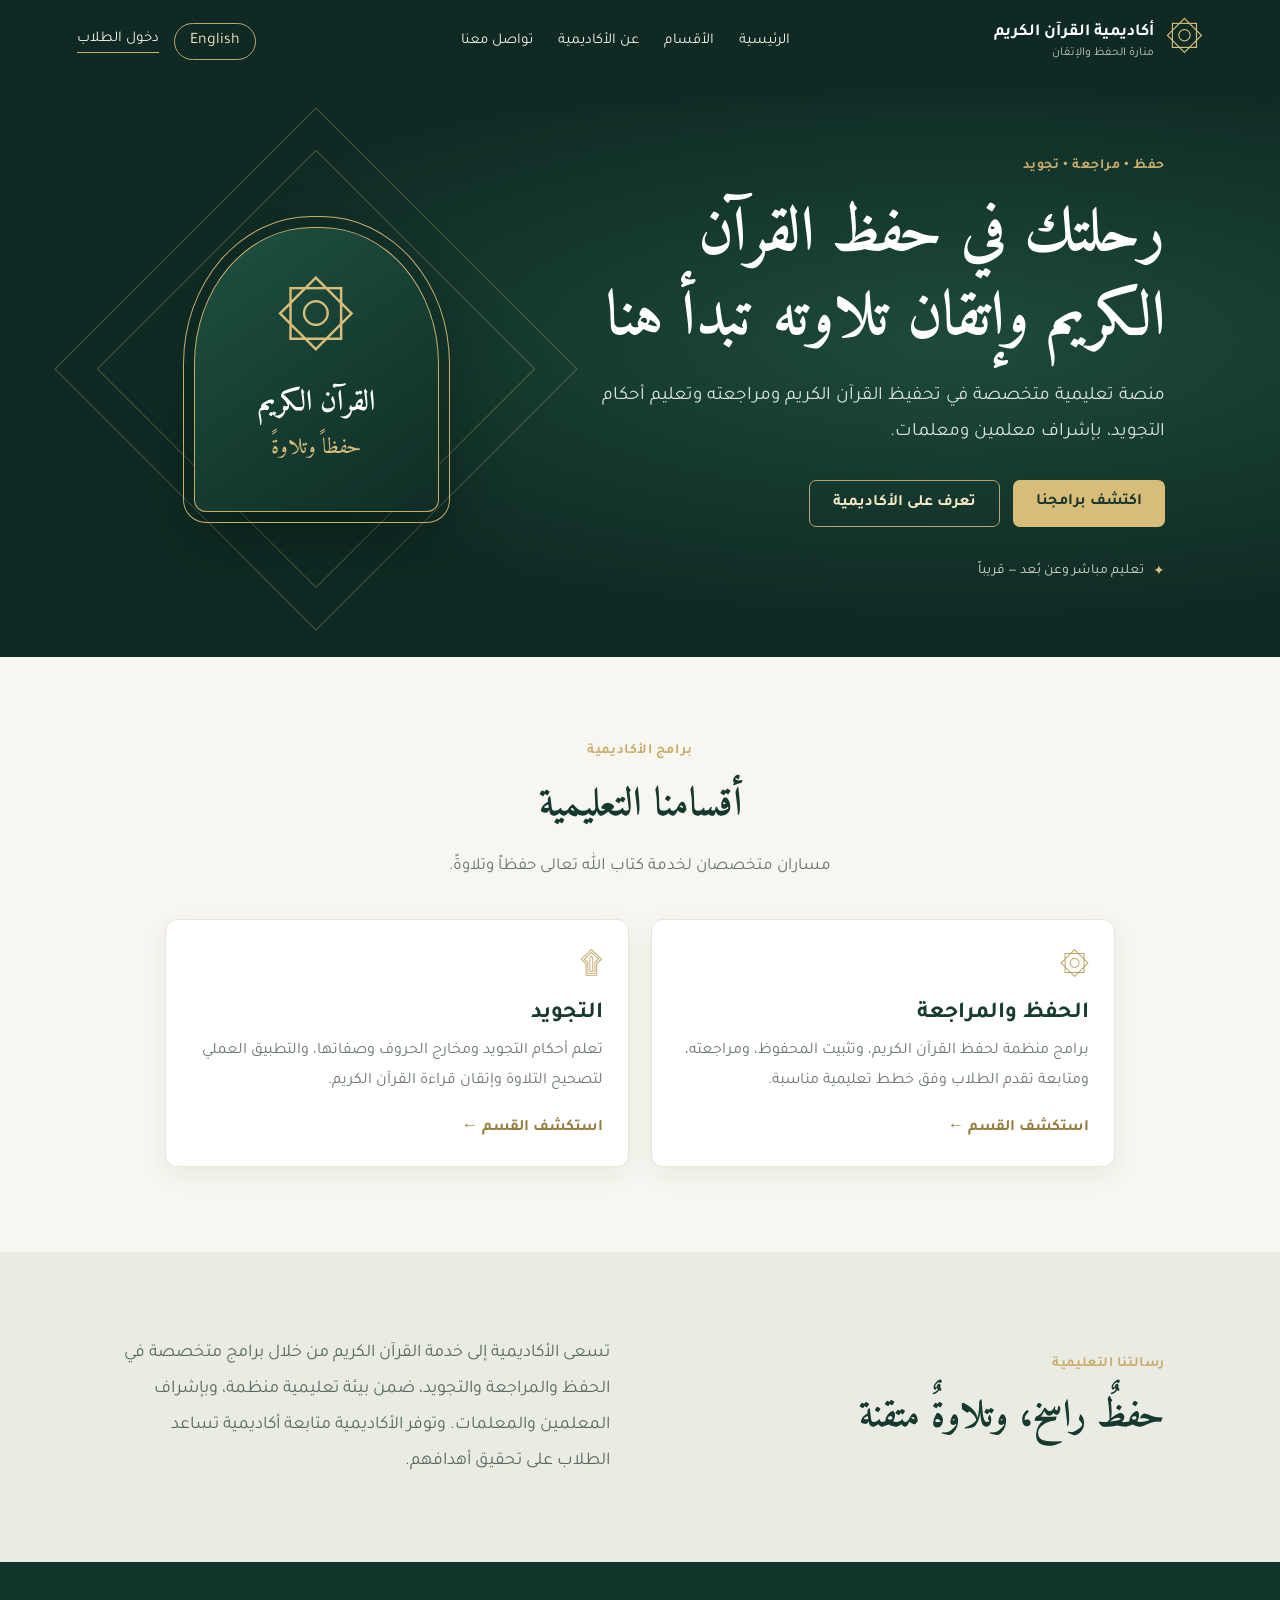
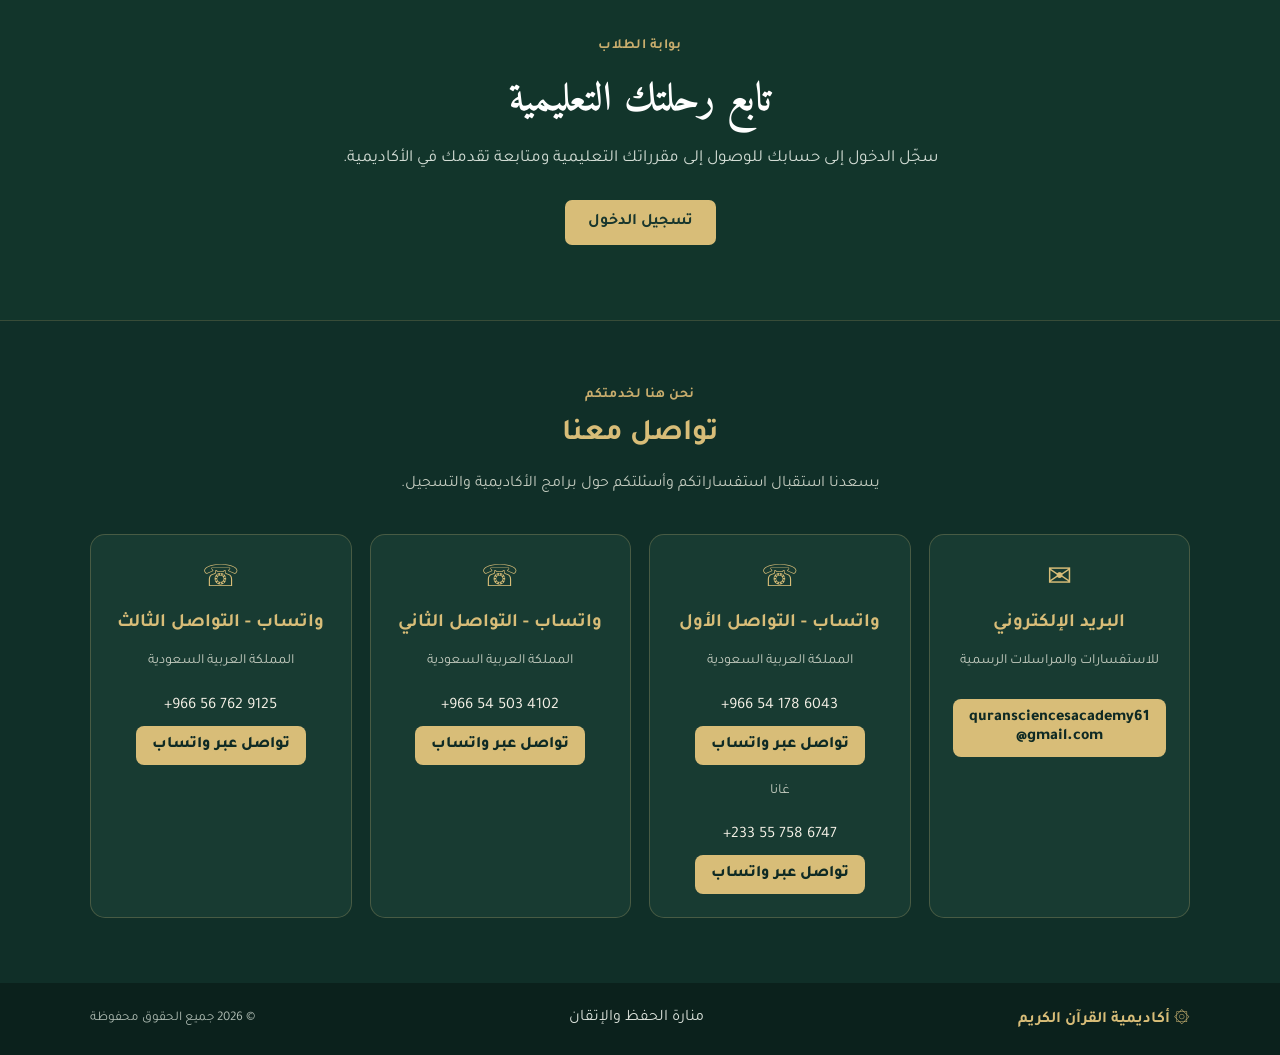
==== commit d2a5dd55: "index.html" ====
--- a/index.html
+++ b/index.html
@@ -1,3 +1,4 @@
+
 <!doctype html>
 <html lang="ar" dir="rtl">
 <head>
@@ -13,7 +14,109 @@
   <link href="https://fonts.googleapis.com/css2?family=Amiri:wght@400;700&family=Tajawal:wght@400;500;700;800&display=swap" rel="stylesheet">
 
   <script src="/app.js" defer></script>
+
+  <style>
+    .contact-section {
+      padding: 65px 6%;
+      background: #102f28;
+      border-top: 1px solid rgba(216,189,120,.2);
+    }
+
+    .contact-container {
+      max-width: 1100px;
+      margin: auto;
+    }
+
+    .contact-heading {
+      text-align: center;
+      margin-bottom: 35px;
+    }
+
+    .contact-heading h2 {
+      color: #d8bd78;
+      font-size: 30px;
+      margin: 12px 0;
+    }
+
+    .contact-heading p {
+      color: #c3cbbf;
+      line-height: 1.9;
+    }
+
+    .contact-grid {
+      display: grid;
+      grid-template-columns: repeat(auto-fit, minmax(220px, 1fr));
+      gap: 18px;
+    }
+
+    .contact-card {
+      background: #183b32;
+      border: 1px solid rgba(216,189,120,.25);
+      border-radius: 15px;
+      padding: 23px;
+      text-align: center;
+    }
+
+    .contact-icon {
+      font-size: 30px;
+      color: #d8bd78;
+      display: block;
+      margin-bottom: 12px;
+    }
+
+    .contact-card h3 {
+      color: #d8bd78;
+      margin: 8px 0;
+      font-size: 19px;
+    }
+
+    .contact-card p {
+      color: #c3cbbf;
+      font-size: 14px;
+      line-height: 1.8;
+    }
+
+    .contact-link {
+      display: inline-block;
+      margin-top: 10px;
+      padding: 10px 16px;
+      border-radius: 8px;
+      background: #d8bd78;
+      color: #0f2a24;
+      font-weight: 800;
+      text-decoration: none;
+      overflow-wrap: anywhere;
+      transition: .2s;
+    }
+
+    .contact-link:hover {
+      background: #ead49b;
+      transform: translateY(-2px);
+    }
+
+    .contact-email,
+    .contact-number {
+      direction: ltr;
+      display: inline-block;
+    }
+
+    .contact-number {
+      color: #f5f1e7;
+      margin-top: 8px;
+    }
+
+    @media(max-width: 600px) {
+      .contact-section {
+        padding: 45px 18px;
+      }
+
+      .contact-heading h2 {
+        font-size: 25px;
+      }
+    }
+  </style>
 </head>
+
 <body>
 
 <header class="site-header">
@@ -133,13 +236,104 @@
     <a class="button button-gold" href="/login.html" data-ar="تسجيل الدخول" data-en="Sign in">تسجيل الدخول</a>
   </section>
 
+  <!-- Contact Us -->
+  <section class="contact-section" id="contact">
+    <div class="contact-container">
+
+      <div class="contact-heading">
+        <span class="eyebrow" data-ar="نحن هنا لخدمتكم" data-en="We are here to help">نحن هنا لخدمتكم</span>
+
+        <h2 data-ar="تواصل معنا" data-en="Contact Us">تواصل معنا</h2>
+
+        <p
+          data-ar="يسعدنا استقبال استفساراتكم وأسئلتكم حول برامج الأكاديمية والتسجيل."
+          data-en="We welcome your questions and enquiries about academy programs and registration.">
+          يسعدنا استقبال استفساراتكم وأسئلتكم حول برامج الأكاديمية والتسجيل.
+        </p>
+      </div>
+
+      <div class="contact-grid">
+
+        <div class="contact-card">
+          <span class="contact-icon">✉</span>
+          <h3 data-ar="البريد الإلكتروني" data-en="Email">البريد الإلكتروني</h3>
+          <p data-ar="للاستفسارات والمراسلات الرسمية"
+             data-en="For enquiries and official correspondence">
+            للاستفسارات والمراسلات الرسمية
+          </p>
+          <a class="contact-link contact-email"
+             href="mailto:quransciencesacademy61@gmail.com">
+            quransciencesacademy61@gmail.com
+          </a>
+        </div>
+
+        <div class="contact-card">
+          <span class="contact-icon">☏</span>
+          <h3 data-ar="واتساب - التواصل الأول" data-en="WhatsApp - Contact 1">واتساب - التواصل الأول</h3>
+          <p data-ar="المملكة العربية السعودية"
+             data-en="Saudi Arabia">
+            المملكة العربية السعودية
+          </p>
+          <span class="contact-number">+966 54 178 6043</span>
+          <a class="contact-link"
+             href="https://wa.me/966541786043"
+             target="_blank" rel="noopener noreferrer"
+             data-ar="تواصل عبر واتساب" data-en="Chat on WhatsApp">
+            تواصل عبر واتساب
+          </a>
+          <p data-ar="غانا" data-en="Ghana">غانا</p>
+          <span class="contact-number">+233 55 758 6747</span>
+          <a class="contact-link"
+             href="https://wa.me/233557586747"
+             target="_blank" rel="noopener noreferrer"
+             data-ar="تواصل عبر واتساب" data-en="Chat on WhatsApp">
+            تواصل عبر واتساب
+          </a>
+        </div>
+
+        <div class="contact-card">
+          <span class="contact-icon">☏</span>
+          <h3 data-ar="واتساب - التواصل الثاني" data-en="WhatsApp - Contact 2">واتساب - التواصل الثاني</h3>
+          <p data-ar="المملكة العربية السعودية"
+             data-en="Saudi Arabia">
+            المملكة العربية السعودية
+          </p>
+          <span class="contact-number">+966 54 503 4102</span>
+          <a class="contact-link"
+             href="https://wa.me/966545034102"
+             target="_blank" rel="noopener noreferrer"
+             data-ar="تواصل عبر واتساب" data-en="Chat on WhatsApp">
+            تواصل عبر واتساب
+          </a>
+        </div>
+
+        <div class="contact-card">
+          <span class="contact-icon">☏</span>
+          <h3 data-ar="واتساب - التواصل الثالث" data-en="WhatsApp - Contact 3">واتساب - التواصل الثالث</h3>
+          <p data-ar="المملكة العربية السعودية"
+             data-en="Saudi Arabia">
+            المملكة العربية السعودية
+          </p>
+          <span class="contact-number">+966 56 762 9125</span>
+          <a class="contact-link"
+             href="https://wa.me/966567629125"
+             target="_blank" rel="noopener noreferrer"
+             data-ar="تواصل عبر واتساب" data-en="Chat on WhatsApp">
+            تواصل عبر واتساب
+          </a>
+        </div>
+
+      </div>
+    </div>
+  </section>
+
 </main>
 
-<footer id="contact">
+<footer>
   <span>۞ <strong data-ar="أكاديمية القرآن الكريم" data-en="Quran Academy">أكاديمية القرآن الكريم</strong></span>
   <span data-ar="منارة الحفظ والإتقان" data-en="A home for memorization and excellence">منارة الحفظ والإتقان</span>
   <small>© <span id="year"></span> <span data-ar="جميع الحقوق محفوظة" data-en="All rights reserved">جميع الحقوق محفوظة</span></small>
 </footer>
 
 </body>
-  </html>
+</html>
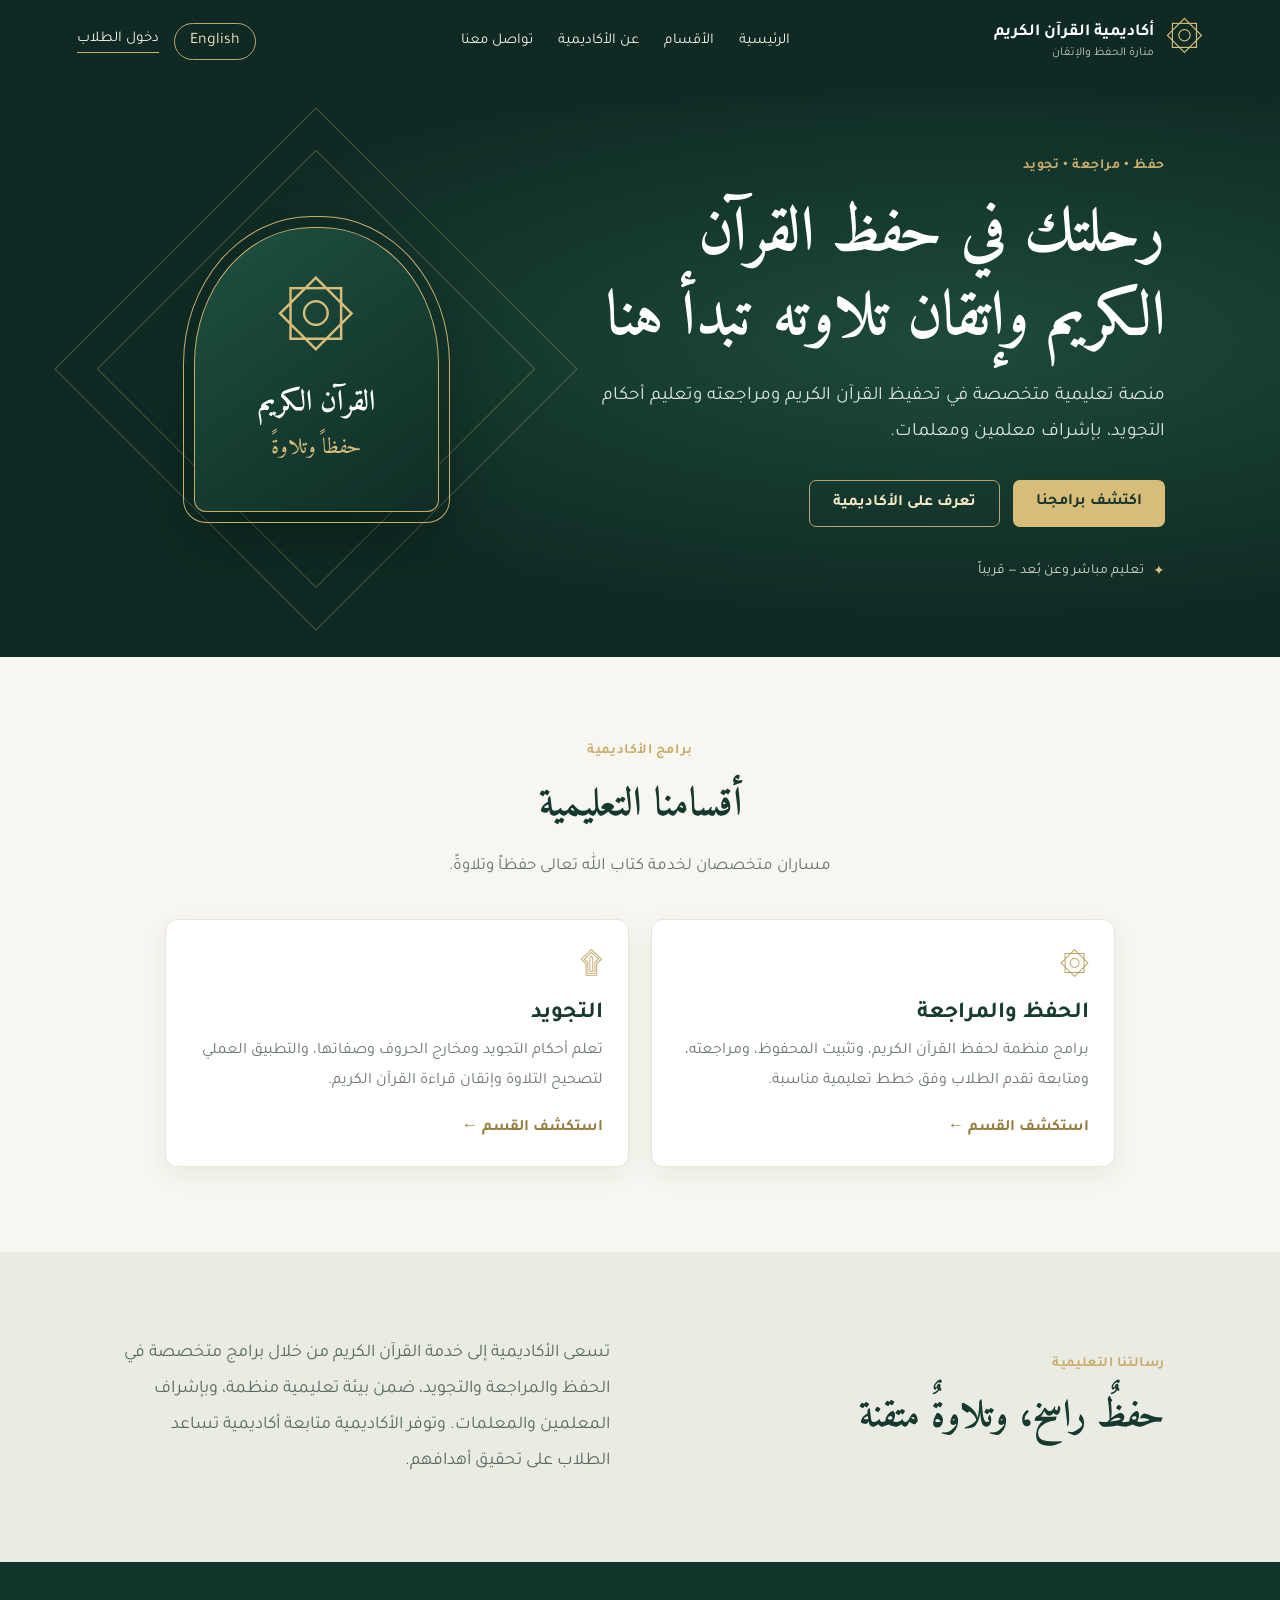
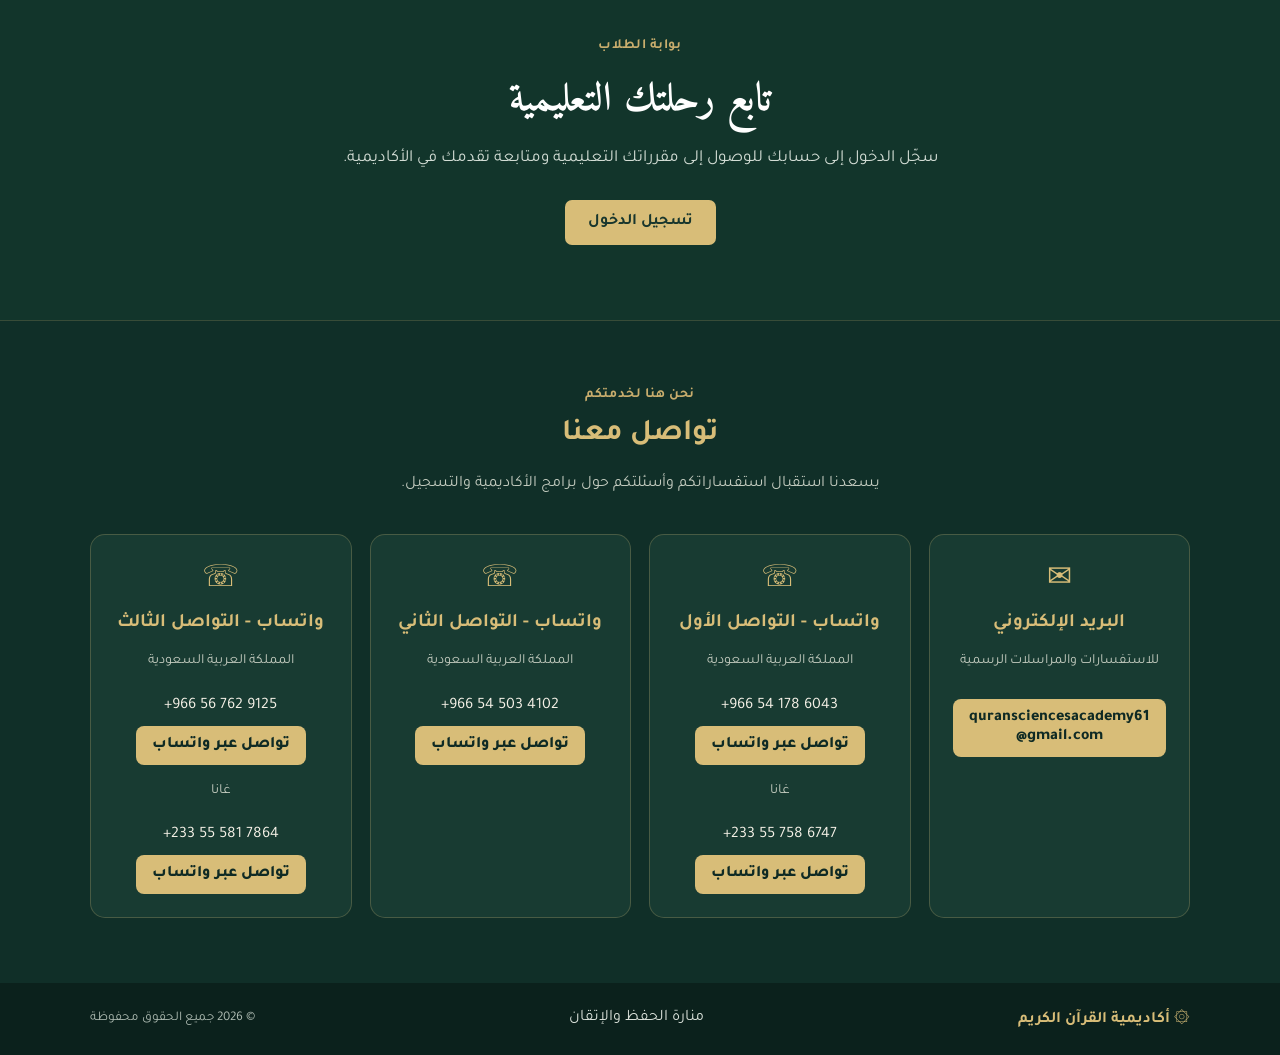
==== commit d7461435: "index.html" ====
--- a/index.html
+++ b/index.html
@@ -1,4 +1,3 @@
-
 <!doctype html>
 <html lang="ar" dir="rtl">
 <head>
@@ -213,8 +212,7 @@
 
     </div>
   </section>
-
-  <section class="about-section" id="about">
+    <section class="about-section" id="about">
     <div>
       <span class="eyebrow" data-ar="رسالتنا التعليمية" data-en="Our educational mission">رسالتنا التعليمية</span>
       <h2 data-ar="حفظٌ راسخ، وتلاوةٌ متقنة" data-en="Strong memorization. Excellent recitation.">حفظٌ راسخ، وتلاوةٌ متقنة</h2>
@@ -306,17 +304,28 @@
             تواصل عبر واتساب
           </a>
         </div>
-
-        <div class="contact-card">
+                <div class="contact-card">
           <span class="contact-icon">☏</span>
           <h3 data-ar="واتساب - التواصل الثالث" data-en="WhatsApp - Contact 3">واتساب - التواصل الثالث</h3>
+
           <p data-ar="المملكة العربية السعودية"
              data-en="Saudi Arabia">
             المملكة العربية السعودية
           </p>
+
           <span class="contact-number">+966 56 762 9125</span>
           <a class="contact-link"
              href="https://wa.me/966567629125"
+             target="_blank" rel="noopener noreferrer"
+             data-ar="تواصل عبر واتساب" data-en="Chat on WhatsApp">
+            تواصل عبر واتساب
+          </a>
+
+          <p data-ar="غانا" data-en="Ghana">غانا</p>
+
+          <span class="contact-number">+233 55 581 7864</span>
+          <a class="contact-link"
+             href="https://wa.me/233555817864"
              target="_blank" rel="noopener noreferrer"
              data-ar="تواصل عبر واتساب" data-en="Chat on WhatsApp">
             تواصل عبر واتساب
